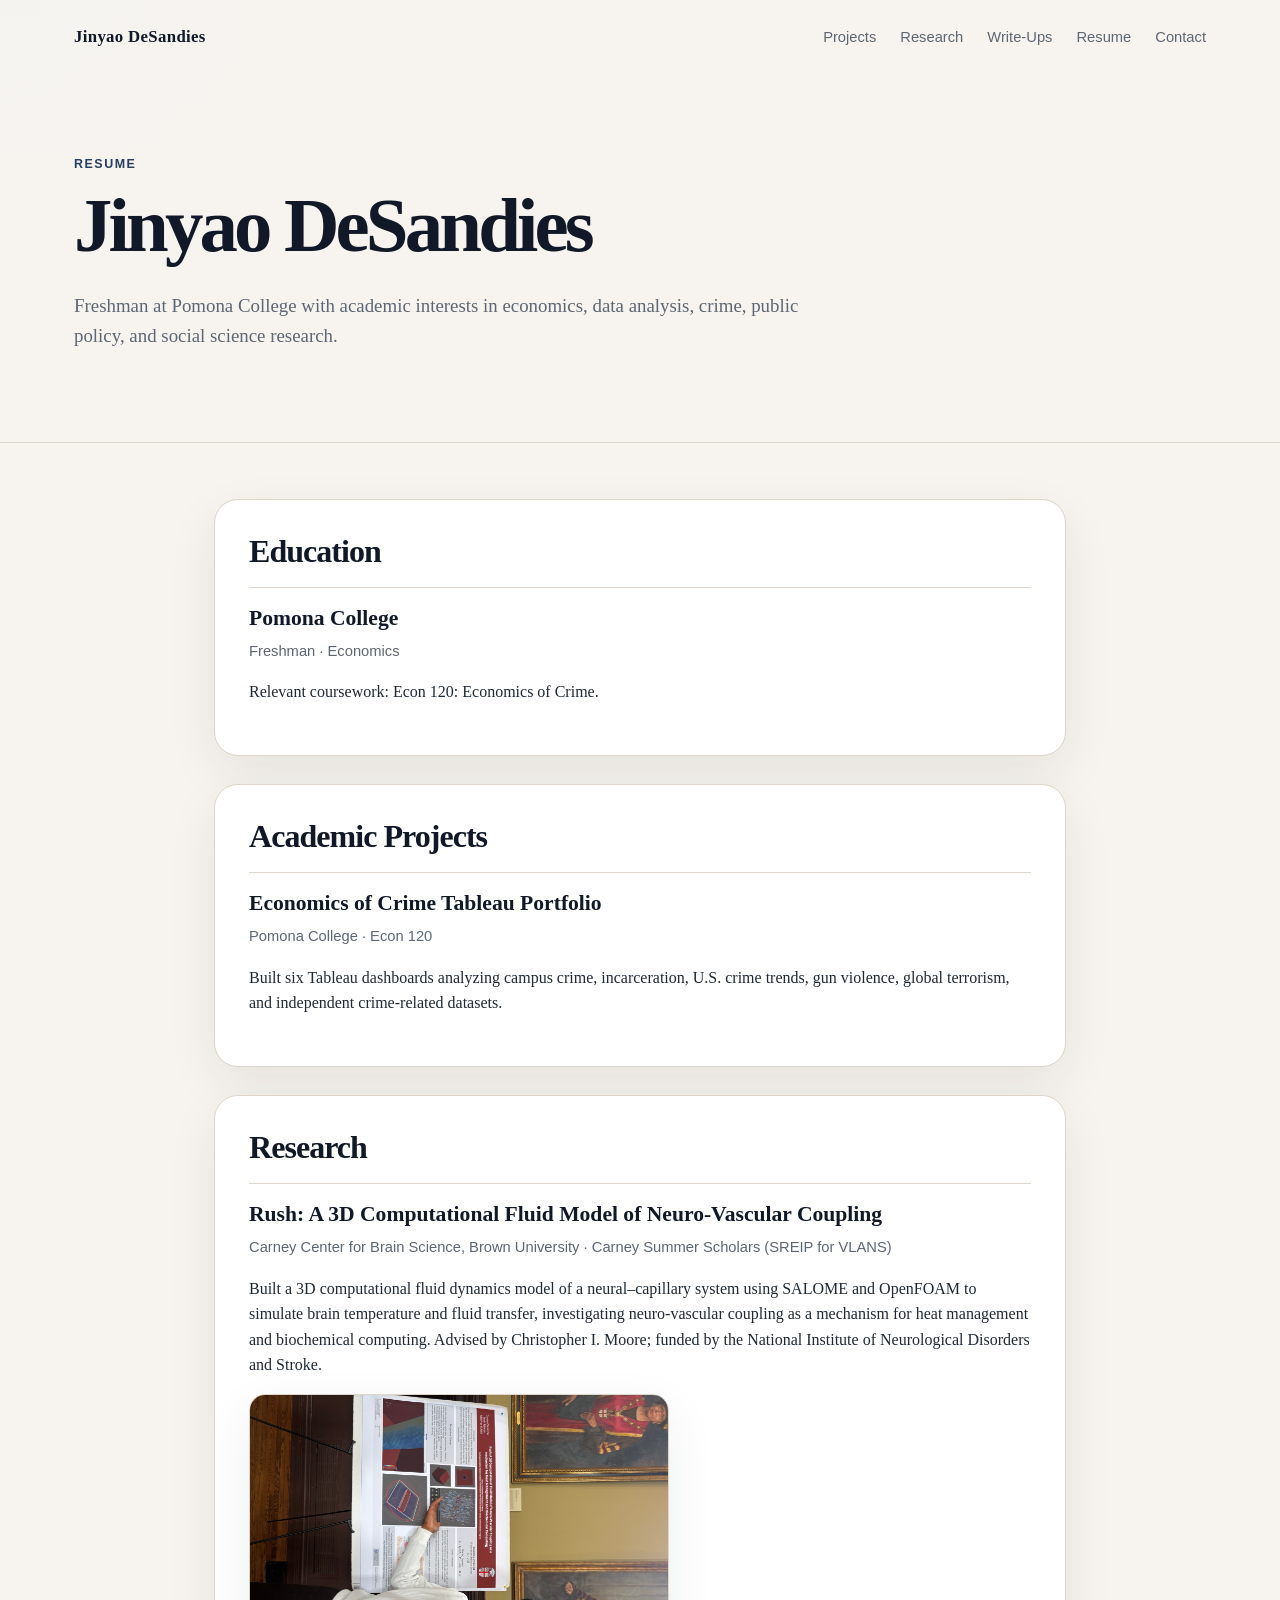
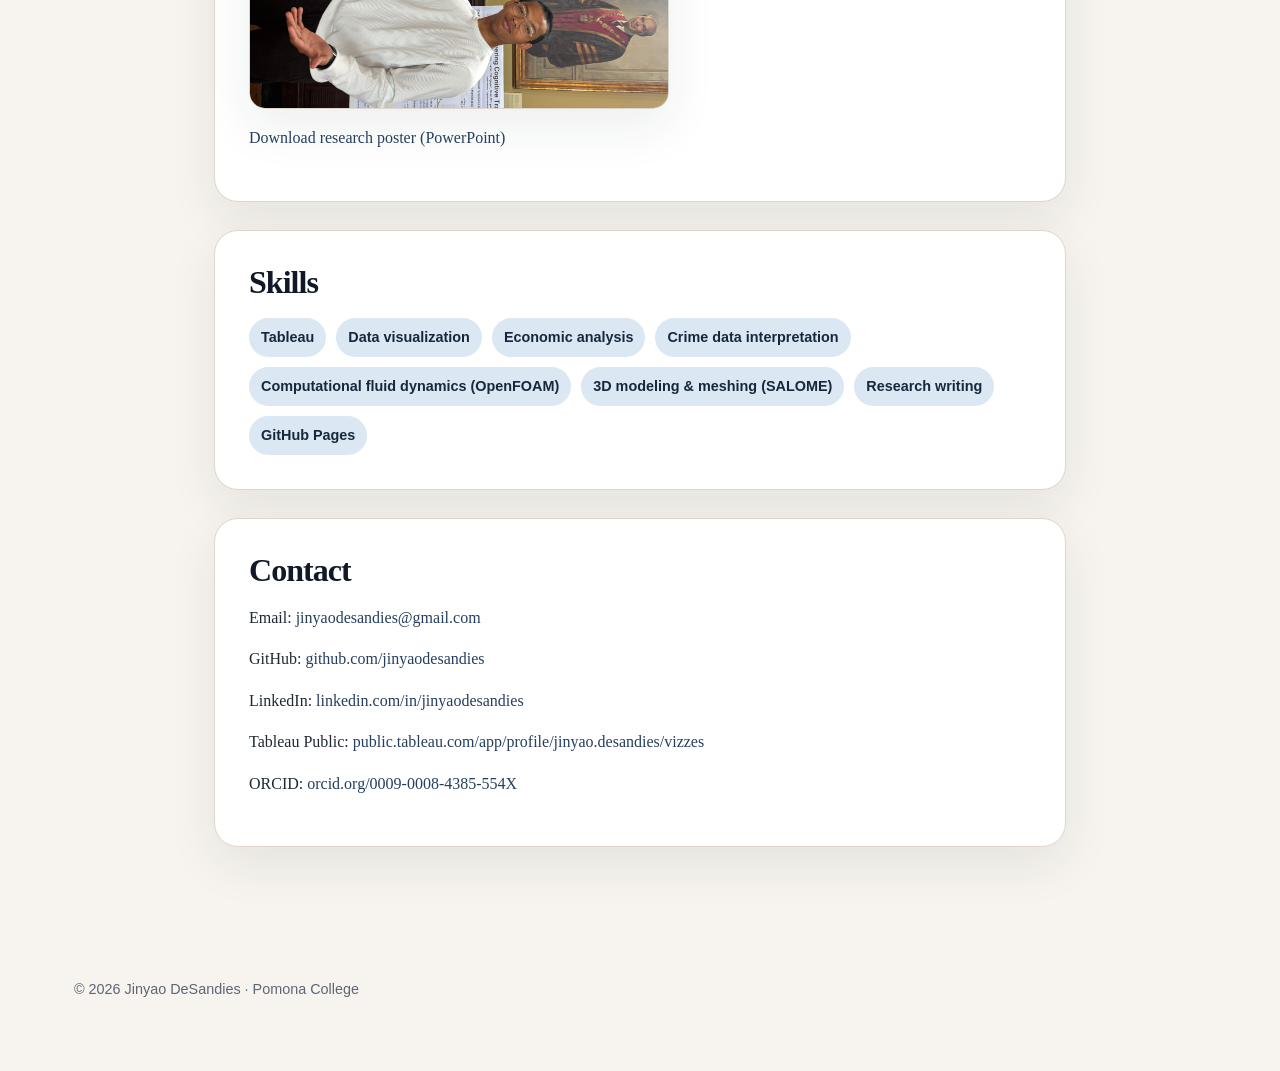
==== resume.html @ 6c5f3753 "Add Research section with neuro-vascular poster to site and resume - New Research section on homepag" ====
<!DOCTYPE html>
<html lang="en">
<head>
  <meta charset="UTF-8" />
  <meta name="viewport" content="width=device-width, initial-scale=1.0" />

  <title>Resume | Jinyao DeSandies</title>

  <link rel="stylesheet" href="styles.css" />
</head>

<body>
  <header class="site-header small-header">
    <nav class="nav">
      <a href="index.html" class="logo">Jinyao DeSandies</a>

      <div class="nav-links">
        <a href="index.html#projects">Projects</a>
        <a href="index.html#research">Research</a>
        <a href="writeups.html">Write-Ups</a>
        <a href="resume.html">Resume</a>
        <a href="index.html#contact">Contact</a>
      </div>
    </nav>

    <!-- =====================================================
         EDIT RESUME HEADER HERE
         Change your short academic/professional summary.
    ===================================================== -->
    <section class="hero resume-hero">
      <p class="eyebrow">Resume</p>
      <h1>Jinyao DeSandies</h1>

      <p class="hero-text">
        Freshman at Pomona College with academic interests in economics,
        data analysis, crime, public policy, and social science research.
      </p>
    </section>
  </header>

  <main class="resume-main">
    <!-- =====================================================
         EDIT EDUCATION HERE
    ===================================================== -->
    <section class="resume-section">
      <h2>Education</h2>

      <div class="resume-item">
        <h3>Pomona College</h3>
        <p class="resume-meta">Freshman · Economics</p>
        <p>
          Relevant coursework: Econ 120: Economics of Crime.
        </p>
      </div>
    </section>

    <!-- =====================================================
         EDIT ACADEMIC PROJECTS HERE
    ===================================================== -->
    <section class="resume-section">
      <h2>Academic Projects</h2>

      <div class="resume-item">
        <h3>Economics of Crime Tableau Portfolio</h3>
        <p class="resume-meta">Pomona College · Econ 120</p>
        <p>
          Built six Tableau dashboards analyzing campus crime, incarceration,
          U.S. crime trends, gun violence, global terrorism, and independent
          crime-related datasets.
        </p>
      </div>
    </section>

    <!-- =====================================================
         EDIT RESEARCH HERE
         Featured neuro-vascular computational fluid research.
    ===================================================== -->
    <section class="resume-section">
      <h2>Research</h2>

      <div class="resume-item">
        <h3>Rush: A 3D Computational Fluid Model of Neuro-Vascular Coupling</h3>
        <p class="resume-meta">
          Carney Center for Brain Science, Brown University · Carney Summer Scholars (SREIP for VLANS)
        </p>
        <p>
          Built a 3D computational fluid dynamics model of a neural&ndash;capillary system using
          SALOME and OpenFOAM to simulate brain temperature and fluid transfer, investigating
          neuro-vascular coupling as a mechanism for heat management and biochemical computing.
          Advised by Christopher I. Moore; funded by the National Institute of Neurological
          Disorders and Stroke.
        </p>

        <p class="research-resume-media">
          <img
            src="assets/research-poster-presentation.jpg"
            alt="Jinyao DeSandies presenting the Rush neuro-vascular research poster"
          />
        </p>

        <p>
          <a href="assets/rush-neurovascular-poster.pptx" download>
            Download research poster (PowerPoint)
          </a>
        </p>
      </div>
    </section>

    <!-- =====================================================
         EDIT SKILLS HERE
         Add or remove skills inside the list.
    ===================================================== -->
    <section class="resume-section">
      <h2>Skills</h2>

      <ul class="skill-list">
        <li>Tableau</li>
        <li>Data visualization</li>
        <li>Economic analysis</li>
        <li>Crime data interpretation</li>
        <li>Computational fluid dynamics (OpenFOAM)</li>
        <li>3D modeling &amp; meshing (SALOME)</li>
        <li>Research writing</li>
        <li>GitHub Pages</li>
      </ul>
    </section>

    <!-- =====================================================
         EDIT EXPERIENCE HERE
         Replace the example item below with your own experience.
    ===================================================== 
    <section class="resume-section">
      <h2>Experience</h2>

      <div class="resume-item">
        <h3>Add Position or Activity Here</h3>
        <p class="resume-meta">Organization · Dates</p>
        <p>
          Add a short description of your role, responsibilities, and results.
          Focus on leadership, analysis, research, writing, or technical work.
        </p>
      </div>
    </section>

    =====================================================
         EDIT CONTACT INFO HERE
    ===================================================== -->
    <section class="resume-section">
      <h2>Contact</h2>

      <p>
        Email:
        <a href="mailto:jinyaodesandies@gmail.com">jinyaodesandies@gmail.com</a>
      </p>

      <p>
        GitHub:
        <a href="https://github.com/jinyaodesandies" target="_blank" rel="noopener noreferrer">
          github.com/jinyaodesandies
        </a>
      </p>

      <p>
        LinkedIn:
        <a href="https://www.linkedin.com/in/jinyaodesandies/" target="_blank" rel="noopener noreferrer">
          linkedin.com/in/jinyaodesandies
        </a>
      </p>
            <p>
        Tableau Public:
        <a href="https://public.tableau.com/app/profile/jinyao.desandies/vizzes" target="_blank" rel="noopener noreferrer">
          public.tableau.com/app/profile/jinyao.desandies/vizzes
        </a>
      </p>

      <p>
        ORCID:
        <a href="https://orcid.org/0009-0008-4385-554X" target="_blank" rel="noopener noreferrer">
          orcid.org/0009-0008-4385-554X
        </a>
      </p>
    </section>
  </main>

  <footer class="footer">
    <p>© 2026 Jinyao DeSandies · Pomona College</p>
  </footer>
</body>
</html>
---- styles.css ----
/* =========================================================
   GLOBAL COLOR SYSTEM
   Edit this section to change the entire site's color scheme.
   Current style: sleek, academic, professional, soft neutral.
========================================================= */

:root {
  --background: #f7f4ef;
  --surface: #ffffff;
  --surface-muted: #efe8dc;

  --text: #1f2933;
  --muted-text: #5d6673;
  --heading: #111827;

  --accent: #263f5f;
  --accent-dark: #17283d;
  --accent-light: #dbe7f3;

  --border: #ded6ca;
  --shadow: 0 18px 50px rgba(31, 41, 51, 0.08);
}

/* =========================================================
   BASE PAGE STYLES
========================================================= */

* {
  box-sizing: border-box;
}

html {
  scroll-behavior: smooth;
}

body {
  margin: 0;
  font-family: Georgia, "Times New Roman", serif;
  background: var(--background);
  color: var(--text);
  line-height: 1.6;
}

a {
  color: var(--accent);
  text-decoration: none;
}

a:hover {
  text-decoration: underline;
}

/* =========================================================
   HEADER AND NAVIGATION
========================================================= */

.site-header {
  background:
    linear-gradient(rgba(247, 244, 239, 0.92), rgba(247, 244, 239, 0.96)),
    radial-gradient(circle at top left, var(--accent-light), transparent 40%);
  border-bottom: 1px solid var(--border);
}

.small-header {
  min-height: auto;
}

.nav {
  max-width: 1180px;
  margin: 0 auto;
  padding: 24px 24px;
  display: flex;
  align-items: center;
  justify-content: space-between;
}

.logo {
  font-weight: 700;
  font-size: 1.05rem;
  color: var(--heading);
  letter-spacing: 0.02em;
}

.nav-links {
  display: flex;
  gap: 24px;
  font-family: Arial, Helvetica, sans-serif;
  font-size: 0.92rem;
}

.nav-links a {
  color: var(--muted-text);
}

/* =========================================================
   HERO SECTION
========================================================= */

.hero {
  max-width: 1180px;
  margin: 0 auto;
  padding: 80px 24px 96px;
}

.resume-hero {
  padding-bottom: 72px;
}

.eyebrow {
  margin: 0 0 14px;
  color: var(--accent);
  font-family: Arial, Helvetica, sans-serif;
  text-transform: uppercase;
  letter-spacing: 0.12em;
  font-size: 0.78rem;
  font-weight: 700;
}

h1 {
  max-width: 880px;
  margin: 0;
  color: var(--heading);
  font-size: clamp(2.5rem, 6vw, 5.4rem);
  line-height: 0.96;
  letter-spacing: -0.05em;
}

.hero-text {
  max-width: 760px;
  margin-top: 28px;
  color: var(--muted-text);
  font-size: 1.18rem;
}

.hero-buttons {
  margin-top: 34px;
  display: flex;
  gap: 14px;
  flex-wrap: wrap;
}

.button {
  display: inline-block;
  padding: 12px 18px;
  border-radius: 999px;
  font-family: Arial, Helvetica, sans-serif;
  font-size: 0.92rem;
  font-weight: 700;
  border: 1px solid var(--accent);
}

.button.primary {
  background: var(--accent);
  color: #ffffff;
}

.button.secondary {
  color: var(--accent);
  background: transparent;
}

/* =========================================================
   MAIN LAYOUT
========================================================= */

main {
  max-width: 1180px;
  margin: 0 auto;
  padding: 56px 24px;
}

.intro-section,
.contact-section,
.resume-section {
  background: var(--surface);
  border: 1px solid var(--border);
  border-radius: 24px;
  padding: 34px;
  margin-bottom: 28px;
  box-shadow: var(--shadow);
}

h2 {
  margin: 0 0 16px;
  color: var(--heading);
  font-size: 2rem;
  line-height: 1.1;
  letter-spacing: -0.03em;
}

h3 {
  margin: 0 0 8px;
  color: var(--heading);
  font-size: 1.35rem;
  line-height: 1.2;
}

/* =========================================================
   PROJECT MODULES
========================================================= */
.writeup-copy{
  margin: 0 auto 40px;
}
.projects-section {
  margin-top: 48px;
  display: grid;
  gap: 64px;
}

.project-card {
  background: var(--project-bg);
  border: 1px solid var(--project-border);
  border-radius: 28px;
  padding: 28px;
  margin: 0;
  box-shadow: var(--shadow);
}

.project-copy {
  max-width: 850px;
  margin: 0 auto 24px;
}

.project-number {
  margin: 0 0 8px;
  color: var(--project-accent);
  font-family: Arial, Helvetica, sans-serif;
  text-transform: uppercase;
  letter-spacing: 0.12em;
  font-size: 0.75rem;
  font-weight: 700;
}

/* =========================================================
   PROJECT CARD COLOR THEMES
========================================================= */

/* PROJECT 1: Florida Campus Crime */
.project-campus {
  --project-bg: rgb(246, 244, 232);
  --project-frame-bg: rgb(246, 244, 232);
  --project-border: #d8d4c3;
  --project-accent: #5f573a;
}

/* PROJECT 2: Florida Incarceration */
.project-incarceration {
  --project-bg: rgb(192, 192, 192);
  --project-frame-bg: rgb(192, 192, 192);
  --project-border: #a8a8a8;
  --project-accent: #3f3f3f;
}

/* PROJECT 3: U.S. Crime Trends */
.project-us-crime {
  --project-bg: rgb(180, 180, 180);
  --project-frame-bg: rgb(180, 180, 180);
  --project-border: #9a9a9a;
  --project-accent: #333333;
}

/* PROJECT 4: Gun Violence */
.project-gun {
  --project-bg: rgb(249, 245, 241);
  --project-frame-bg: rgb(249, 245, 241);
  --project-border: #ded2c8;
  --project-accent: #6b4d3d;
}

/* PROJECT 5: Global Terrorism */
.project-terrorism {
  --project-bg: rgb(238, 235, 232);
  --project-frame-bg: rgb(238, 235, 232);
  --project-border: #ccc5bf;
  --project-accent: #5a5149;
}

/* PROJECT 6: Independent Crime Analysis */
.project-independent {
  --project-bg: rgb(235, 235, 235);
  --project-frame-bg: rgb(235, 235, 235);
  --project-border: #c4c4c4;
  --project-accent: #4a4a4a;
}

/* =========================================================
   TABLEAU DASHBOARD AREA
========================================================= */

.tableau-frame {
  width: 100%;
  overflow-x: auto;

  border: 1px solid var(--project-border);
  border-radius: 20px;

  padding: 0;
  background: var(--project-frame-bg);

  display: flex;
  justify-content: center;
  align-items: flex-start;
}

.tableau-frame tableau-viz {
  display: block;
  width: 850px;
  max-width: 100%;
  margin-left: auto;
  margin-right: auto;
  background: var(--project-frame-bg);
}

/* =========================================================
   WRITE-UPS LANDING PAGE
========================================================= */

.writeups-home-main {
  max-width: 1000px;
}

.writeups-dropdown-section {
  text-align: left;
}

.writeup-dropdown-wrap {
  margin-top: 24px;
  display: flex;
  flex-direction: column;
  gap: 10px;
}

.dropdown-label {
  font-family: Arial, Helvetica, sans-serif;
  font-size: 0.92rem;
  font-weight: 700;
  color: var(--heading);
}

.writeup-select {
  width: 100%;
  max-width: 820px;
  padding: 16px 18px;
  border: 1px solid var(--border);
  border-radius: 16px;
  background: var(--surface);
  color: var(--text);
  font-family: Georgia, "Times New Roman", serif;
  font-size: 1rem;
  line-height: 1.4;
  box-shadow: var(--shadow);
  cursor: pointer;
}

.writeup-select:focus {
  outline: 2px solid var(--accent);
  outline-offset: 2px;
}

.writeup-directory {
  margin-top: 42px;
}

.writeup-directory-grid {
  display: grid;
  grid-template-columns: 1fr;
  gap: 20px;
  margin-top: 22px;
}

.directory-card {
  display: block;
  background: var(--project-bg);
  border: 1px solid var(--project-border);
  border-radius: 24px;
  padding: 26px;
  box-shadow: var(--shadow);
  color: var(--text);
  transition:
    transform 0.18s ease,
    box-shadow 0.18s ease;
}

.directory-card:hover {
  transform: translateY(-2px);
  text-decoration: none;
}

.directory-card h3 {
  margin-bottom: 10px;
}

.directory-card p:last-child {
  margin-bottom: 0;
}

/* =========================================================
   INDIVIDUAL WRITE-UP PAGES
========================================================= */

.writeup-page-main {
  max-width: 900px;
}

.writeup-hero-card {
  background: var(--project-bg);
  border: 1px solid var(--project-border);
  border-radius: 28px;
  padding: 34px;
  margin-bottom: 28px;
  box-shadow: var(--shadow);
}

.writeup-hero-card h2 {
  margin-top: 8px;
  margin-bottom: 16px;
}

.writeup-hero-card p:last-of-type {
  margin-bottom: 0;
}

.writeup-page-buttons {
  margin-top: 24px;
  display: flex;
  gap: 12px;
  flex-wrap: wrap;
}

.writeup-article {
  background: var(--surface);
  border: 1px solid var(--border);
  border-radius: 28px;
  padding: 40px;
  box-shadow: var(--shadow);
}

.writeup-body {
  max-width: 760px;
  margin: 0 auto;
}

.writeup-body h2 {
  font-size: 1.7rem;
  margin-top: 34px;
  margin-bottom: 14px;
}

.writeup-body h2:first-child {
  margin-top: 0;
}

.writeup-body h3 {
  margin-top: 28px;
}

.writeup-body p {
  margin: 0 0 18px;
  font-size: 1.05rem;
  line-height: 1.8;
}

.writeup-body ul,
.writeup-body ol {
  margin: 0 0 20px 26px;
  line-height: 1.8;
}

.writeup-body li {
  margin-bottom: 8px;
}

.placeholder-note {
  padding: 18px 20px;
  border: 1px dashed var(--border);
  border-radius: 16px;
  background: var(--surface-muted);
  color: var(--muted-text);
}

.citations-section {
  max-width: 760px;
  margin: 48px auto 0;
  padding-top: 30px;
  border-top: 1px solid var(--border);
  text-align: center;
}

.citations-section h2 {
  text-align: center;
  margin-bottom: 20px;
}

.citation-entry {
  max-width: 720px;
  margin: 0 auto 16px;
  text-align: center;
  line-height: 1.75;
}

/* =========================================================
   RESUME PAGE
========================================================= */

.resume-main {
  max-width: 900px;
}

.resume-item {
  border-top: 1px solid var(--border);
  padding-top: 18px;
  margin-top: 18px;
}

.resume-meta {
  margin: 0 0 8px;
  color: var(--muted-text);
  font-family: Arial, Helvetica, sans-serif;
  font-size: 0.92rem;
}

.skill-list {
  display: flex;
  flex-wrap: wrap;
  gap: 10px;
  padding: 0;
  margin: 18px 0 0;
  list-style: none;
}

.skill-list li {
  background: var(--accent-light);
  color: var(--accent-dark);
  border-radius: 999px;
  padding: 8px 12px;
  font-family: Arial, Helvetica, sans-serif;
  font-size: 0.9rem;
  font-weight: 700;
}

/* =========================================================
   RESEARCH SECTION
   Featured neuro-vascular computational fluid research.
========================================================= */

.research-section {
  background: var(--surface);
  border: 1px solid var(--border);
  border-radius: 24px;
  padding: 34px;
  margin-top: 28px;
  margin-bottom: 28px;
  box-shadow: var(--shadow);
}

.research-intro {
  max-width: 760px;
  color: var(--muted-text);
}

.research-card {
  display: grid;
  grid-template-columns: minmax(0, 1fr) minmax(0, 1fr);
  gap: 32px;
  align-items: center;
  margin-top: 24px;
}

.research-media img {
  display: block;
  width: 100%;
  height: auto;
  border-radius: 20px;
  border: 1px solid var(--border);
  box-shadow: var(--shadow);
}

.research-subtitle {
  margin-top: -2px;
  color: var(--muted-text);
  font-style: italic;
}

.research-meta {
  color: var(--muted-text);
  font-size: 0.95rem;
}

.research-links {
  margin-top: 20px;
  display: flex;
  gap: 12px;
  flex-wrap: wrap;
}

/* Compact research media on the resume page */
.research-resume-media img {
  display: block;
  max-width: 420px;
  width: 100%;
  height: auto;
  margin-top: 12px;
  border-radius: 16px;
  border: 1px solid var(--border);
  box-shadow: var(--shadow);
}

@media (max-width: 760px) {
  .research-section {
    padding: 22px;
    border-radius: 20px;
  }

  .research-card {
    grid-template-columns: 1fr;
    gap: 22px;
  }
}

/* =========================================================
   FOOTER
========================================================= */

.footer {
  max-width: 1180px;
  margin: 0 auto;
  padding: 32px 24px 56px;
  color: var(--muted-text);
  font-family: Arial, Helvetica, sans-serif;
  font-size: 0.9rem;
}

/* =========================================================
   MOBILE RESPONSIVE STYLES
========================================================= */

@media (max-width: 760px) {
  .nav {
    align-items: flex-start;
    gap: 18px;
    flex-direction: column;
  }

  .nav-links {
    gap: 16px;
    flex-wrap: wrap;
  }

  .hero {
    padding-top: 52px;
    padding-bottom: 64px;
  }

  .intro-section,
  .contact-section,
  .resume-section,
  .project-card,
  .writeup-hero-card,
  .writeup-article,
  .directory-card {
    padding: 22px;
    border-radius: 20px;
  }

  .tableau-frame {
    border-radius: 16px;
  }

  .writeup-select {
    font-size: 0.95rem;
    padding: 14px 15px;
  }

  .writeup-body p {
    font-size: 1rem;
    line-height: 1.75;
  }

  .writeup-body h2 {
    font-size: 1.45rem;
  }

  h1 {
    letter-spacing: -0.04em;
  }

  h2 {
    font-size: 1.65rem;
  }
}

/* =========================================================
   INDIVIDUAL MARKDOWN WRITE-UP PAGES
   Controls layout, double spacing, paragraph indentation,
   and centered citations.
========================================================= */

.writeup-page-main {
  max-width: 900px;
}

.writeup-hero-card {
  background: var(--project-bg);
  border: 1px solid var(--project-border);
  border-radius: 28px;
  padding: 34px;
  margin-bottom: 28px;
  box-shadow: var(--shadow);
}

.writeup-page-buttons {
  margin-top: 22px;
  display: flex;
  gap: 12px;
  flex-wrap: wrap;
}

.writeup-article {
  background: var(--surface);
  border: 1px solid var(--border);
  border-radius: 28px;
  padding: 42px;
  box-shadow: var(--shadow);
}

.writeup-body {
  max-width: 760px;
  margin: 0 auto;
  font-size: 1.05rem;
  line-height: 2;
}

/* Main prose paragraphs:
   - double spaced
   - first-line indentation
   - no extra paragraph gap, closer to formal paper formatting */
.writeup-body p {
  margin: 0;
  line-height: 2;
  text-indent: 2em;
}

/* Headings should not indent */
.writeup-body h1,
.writeup-body h2,
.writeup-body h3,
.writeup-body h4 {
  text-indent: 0;
  line-height: 1.35;
}

/* Space around the top title and section headings */
.writeup-body h1 {
  margin-top: 0;
  margin-bottom: 24px;
}

.writeup-body h2 {
  margin-top: 36px;
  margin-bottom: 18px;
}

/* Center the Citations heading specifically */
.writeup-body h2:has(+ .citations-section) {
  text-align: center;
}

/* Citation block:
   - centered
   - double spaced
   - preserves line breaks from your Markdown source */
.citations-section {
  text-align: center;
  line-height: 2;
  white-space: pre-line;
  margin-top: 0;
  font-size: 0.98rem;
}

/* No paragraph indentation inside citations, if Jekyll renders any paragraphs there */
.citations-section p {
  text-indent: 0;
  text-align: center;
  line-height: 2;
  margin: 0;
}

/* Mobile adjustment */
@media (max-width: 760px) {
  .writeup-hero-card,
  .writeup-article {
    padding: 24px;
    border-radius: 20px;
  }

  .writeup-body {
    font-size: 1rem;
  }
}
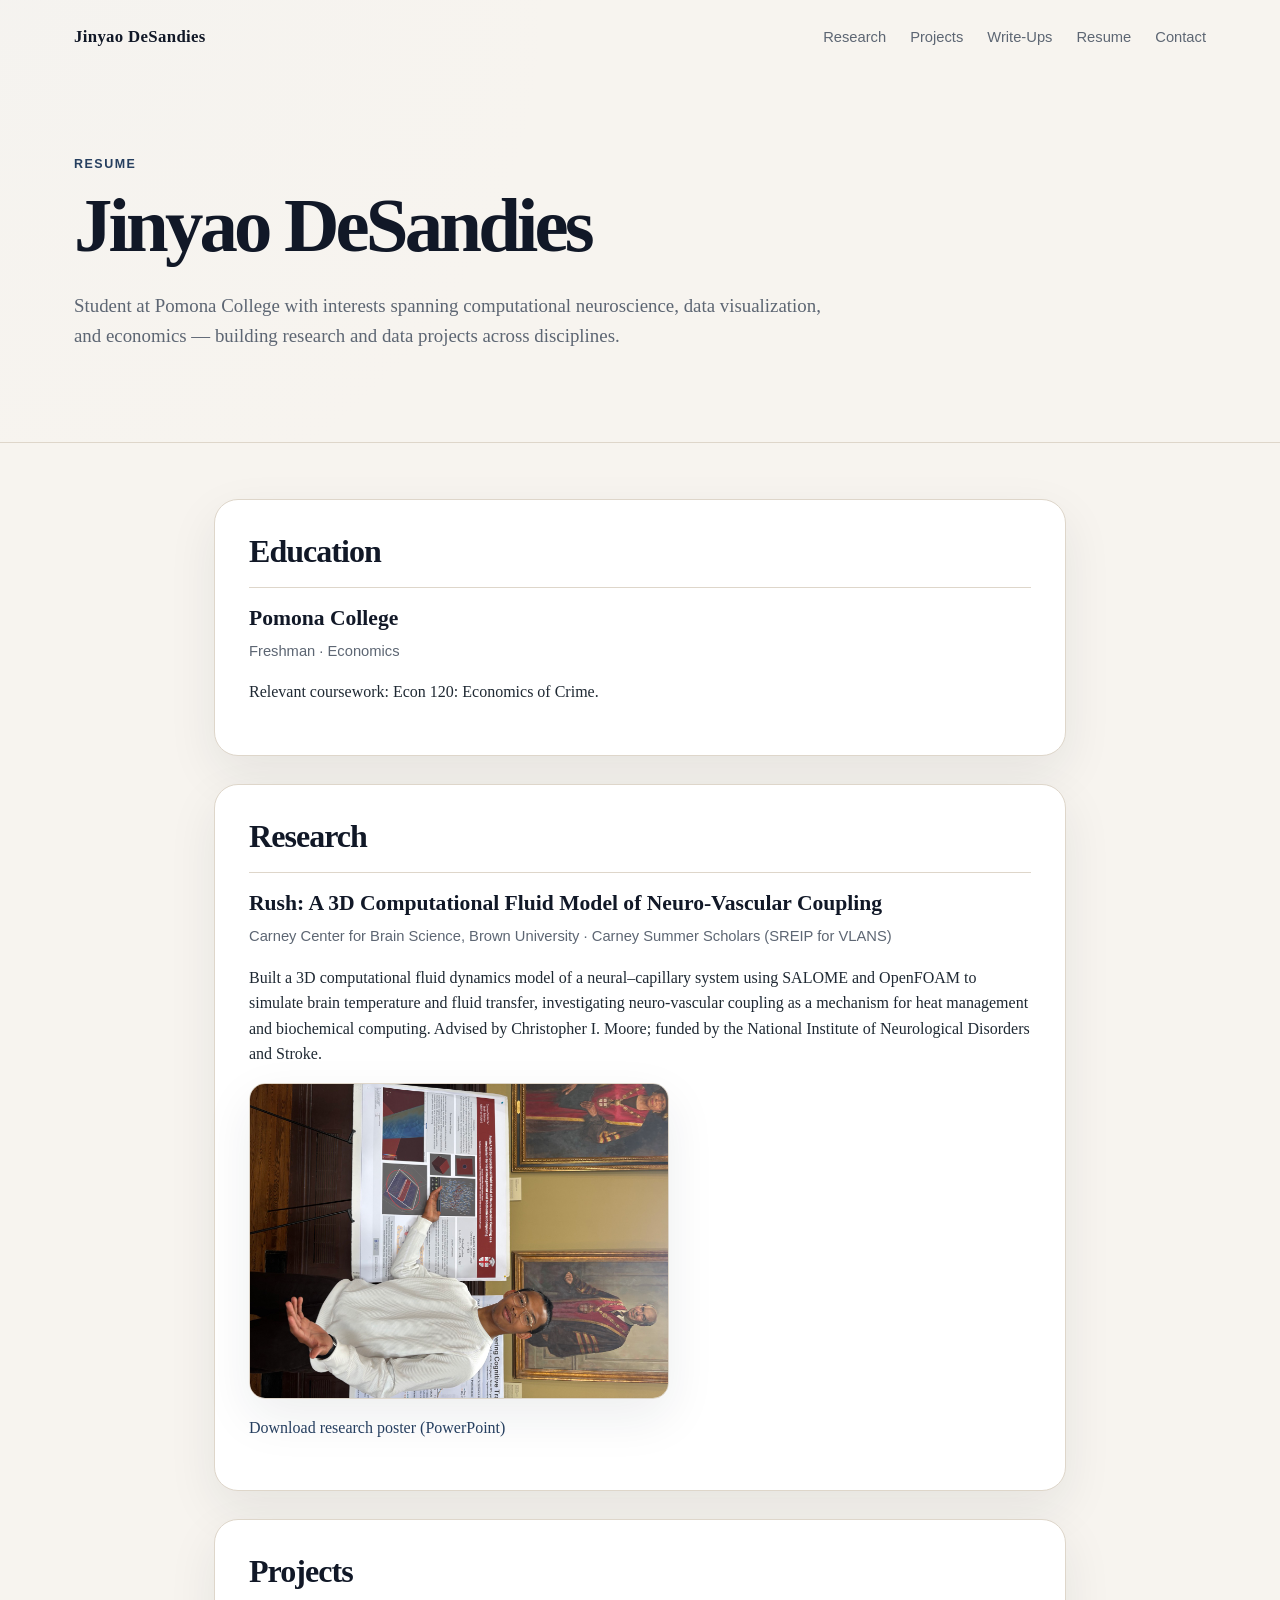
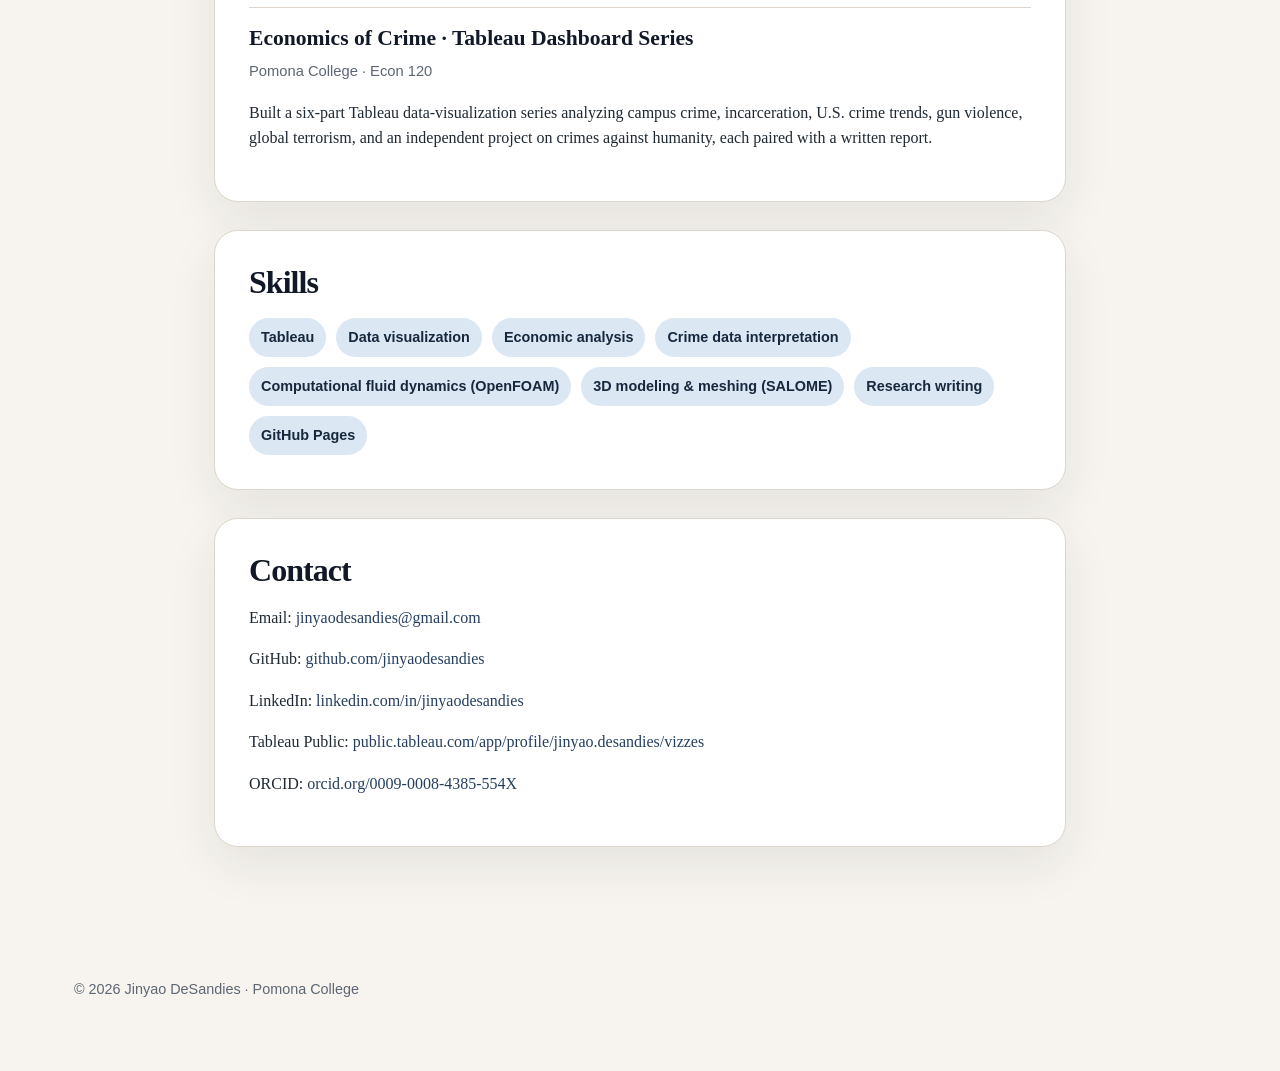
==== commit 5ca3bf50: "Rehaul into a general project portfolio - Reframe homepage from an Economics of Crime site to a cros" ====
--- a/resume.html
+++ b/resume.html
@@ -15,8 +15,8 @@
       <a href="index.html" class="logo">Jinyao DeSandies</a>
 
       <div class="nav-links">
+        <a href="index.html#research">Research</a>
         <a href="index.html#projects">Projects</a>
-        <a href="index.html#research">Research</a>
         <a href="writeups.html">Write-Ups</a>
         <a href="resume.html">Resume</a>
         <a href="index.html#contact">Contact</a>
@@ -32,8 +32,9 @@
       <h1>Jinyao DeSandies</h1>
 
       <p class="hero-text">
-        Freshman at Pomona College with academic interests in economics,
-        data analysis, crime, public policy, and social science research.
+        Student at Pomona College with interests spanning computational neuroscience,
+        data visualization, and economics — building research and data projects across
+        disciplines.
       </p>
     </section>
   </header>
@@ -50,23 +51,6 @@
         <p class="resume-meta">Freshman · Economics</p>
         <p>
           Relevant coursework: Econ 120: Economics of Crime.
-        </p>
-      </div>
-    </section>
-
-    <!-- =====================================================
-         EDIT ACADEMIC PROJECTS HERE
-    ===================================================== -->
-    <section class="resume-section">
-      <h2>Academic Projects</h2>
-
-      <div class="resume-item">
-        <h3>Economics of Crime Tableau Portfolio</h3>
-        <p class="resume-meta">Pomona College · Econ 120</p>
-        <p>
-          Built six Tableau dashboards analyzing campus crime, incarceration,
-          U.S. crime trends, gun violence, global terrorism, and independent
-          crime-related datasets.
         </p>
       </div>
     </section>
@@ -102,6 +86,23 @@
           <a href="assets/rush-neurovascular-poster.pptx" download>
             Download research poster (PowerPoint)
           </a>
+        </p>
+      </div>
+    </section>
+
+    <!-- =====================================================
+         EDIT PROJECTS HERE
+    ===================================================== -->
+    <section class="resume-section">
+      <h2>Projects</h2>
+
+      <div class="resume-item">
+        <h3>Economics of Crime · Tableau Dashboard Series</h3>
+        <p class="resume-meta">Pomona College · Econ 120</p>
+        <p>
+          Built a six-part Tableau data-visualization series analyzing campus crime,
+          incarceration, U.S. crime trends, gun violence, global terrorism, and an
+          independent project on crimes against humanity, each paired with a written report.
         </p>
       </div>
     </section>
--- a/styles.css
+++ b/styles.css
@@ -201,8 +201,27 @@
 .writeup-copy{
   margin: 0 auto 40px;
 }
+
+/* Wrapper around a titled collection of project cards */
+.project-collection {
+  margin-top: 8px;
+}
+
+.collection-intro {
+  max-width: 820px;
+  margin: 0 auto 8px;
+}
+
+.collection-intro .eyebrow {
+  margin-bottom: 10px;
+}
+
+.collection-intro p:last-child {
+  color: var(--muted-text);
+}
+
 .projects-section {
-  margin-top: 48px;
+  margin-top: 40px;
   display: grid;
   gap: 64px;
 }
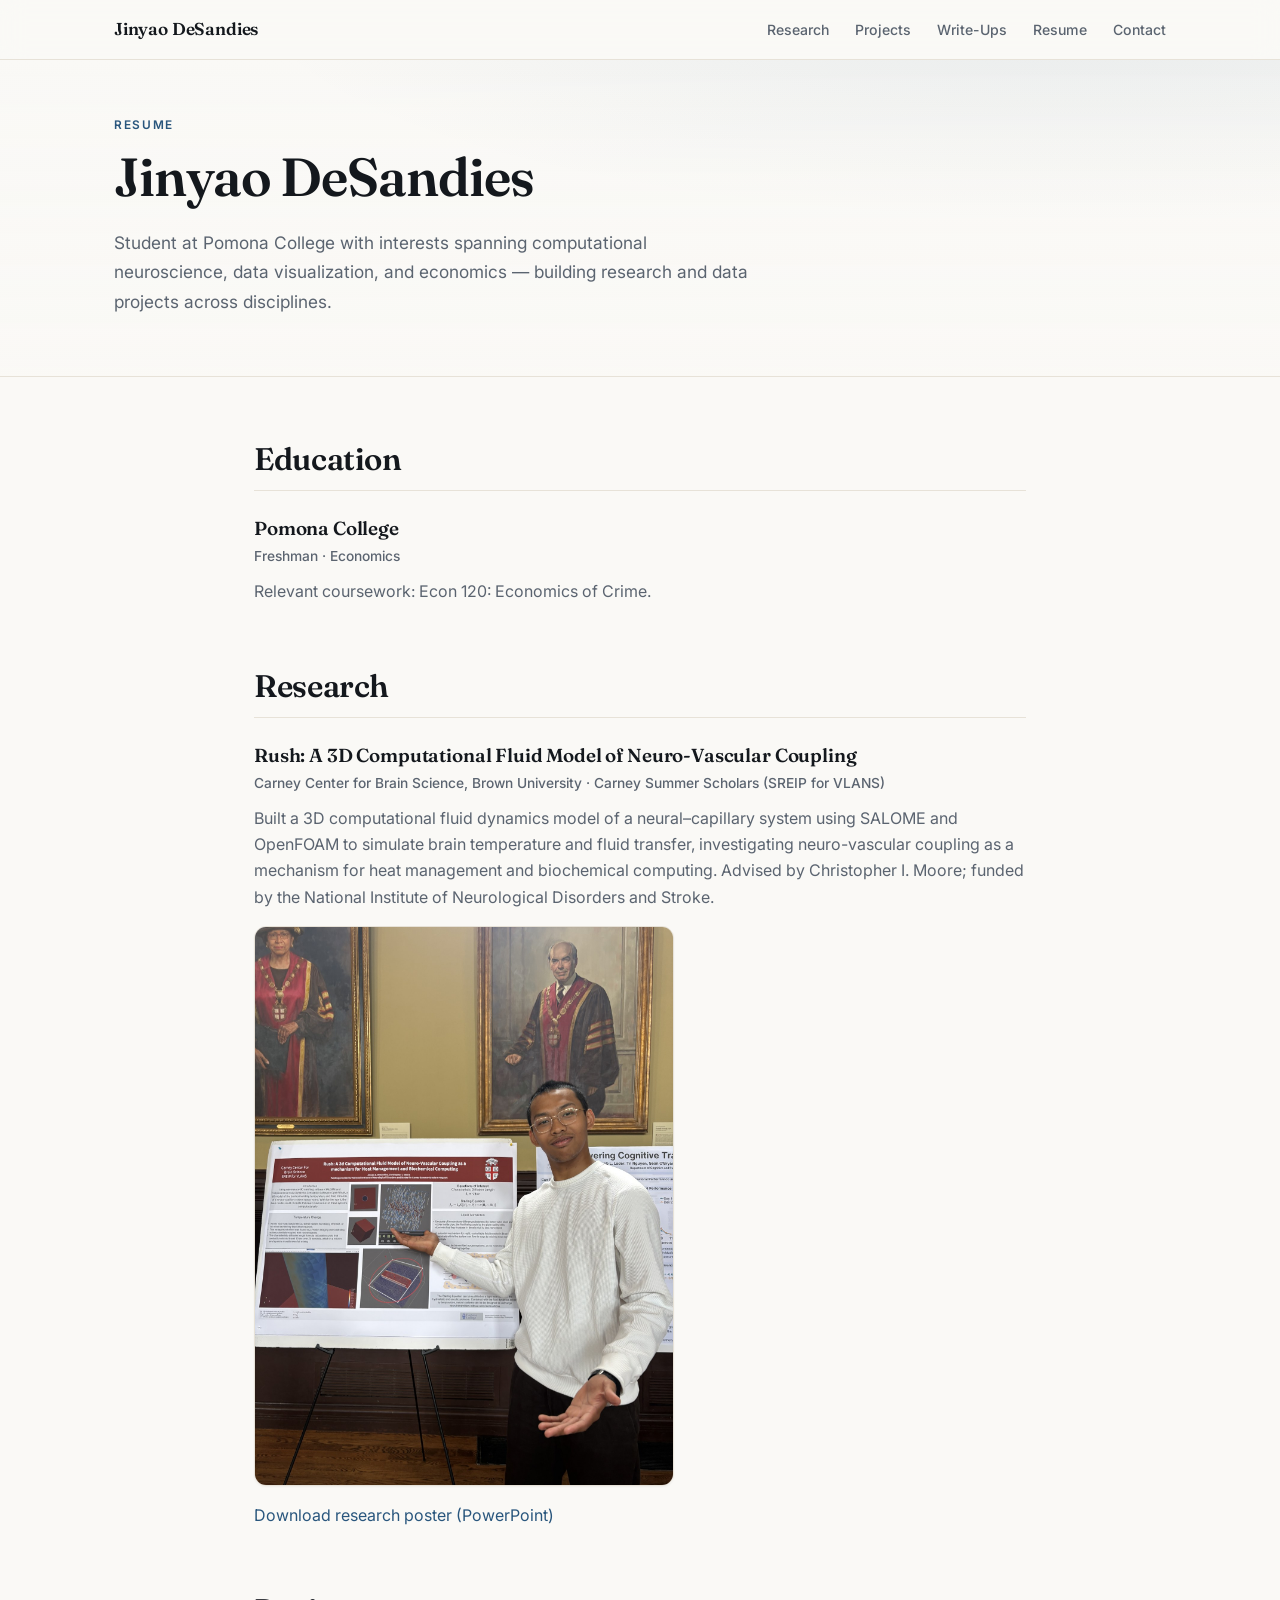
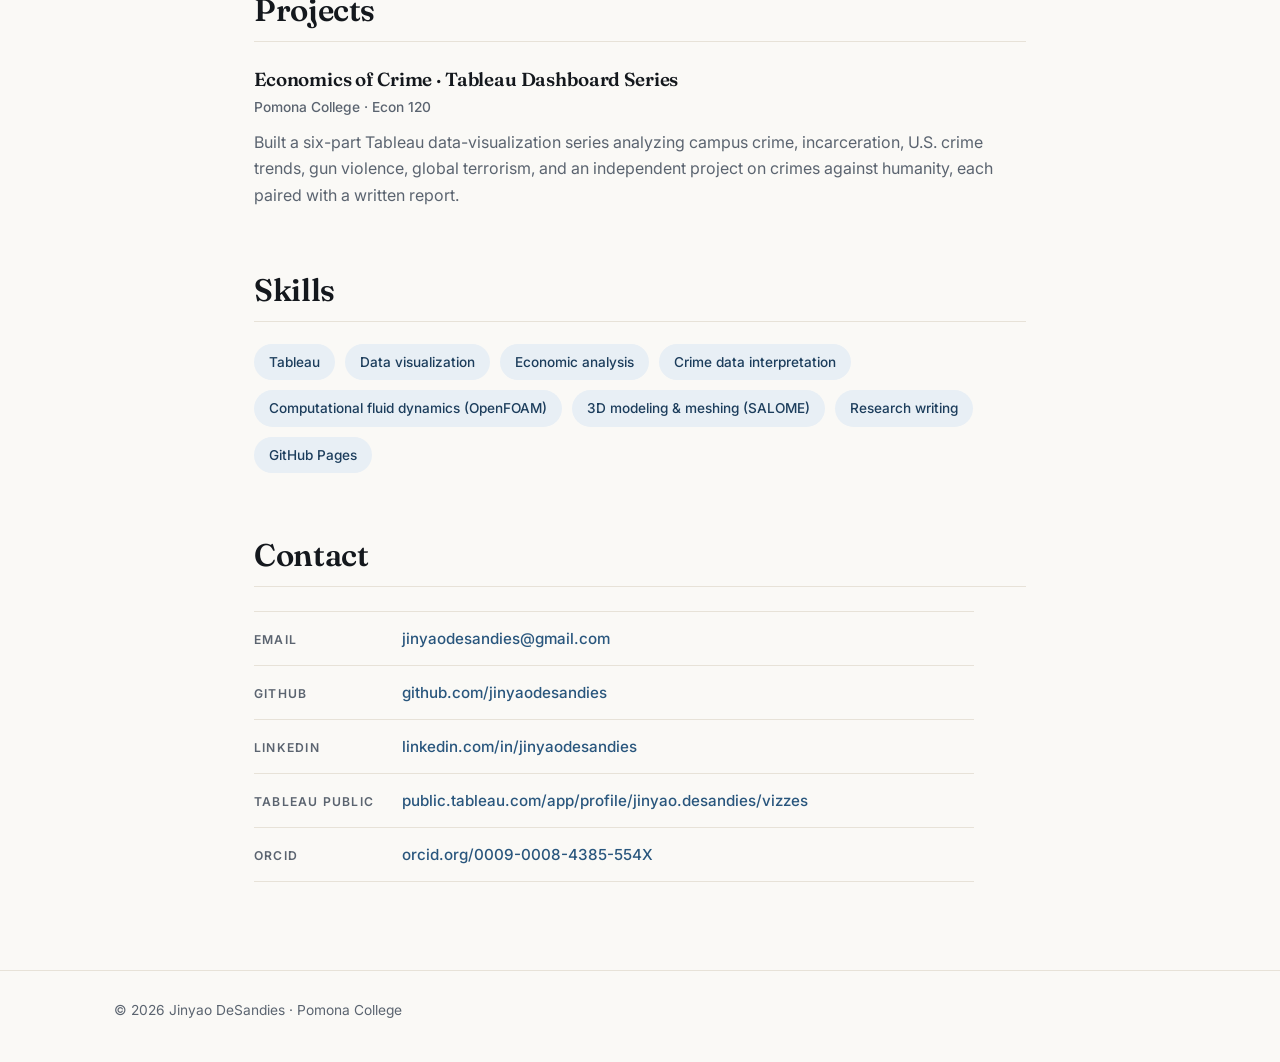
==== commit dcb8fc2c: "Redesign portfolio with a distinct visual identity - New design system: Fraunces display + Inter bod" ====
--- a/resume.html
+++ b/resume.html
@@ -6,11 +6,18 @@
 
   <title>Resume | Jinyao DeSandies</title>
 
+  <link rel="preconnect" href="https://fonts.googleapis.com" />
+  <link rel="preconnect" href="https://fonts.gstatic.com" crossorigin />
+  <link
+    href="https://fonts.googleapis.com/css2?family=Fraunces:opsz,wght@9..144,500;9..144,600;9..144,700&family=Inter:wght@400;500;600;700&display=swap"
+    rel="stylesheet"
+  />
+
   <link rel="stylesheet" href="styles.css" />
 </head>
 
 <body>
-  <header class="site-header small-header">
+  <div class="nav-bar">
     <nav class="nav">
       <a href="index.html" class="logo">Jinyao DeSandies</a>
 
@@ -22,7 +29,9 @@
         <a href="index.html#contact">Contact</a>
       </div>
     </nav>
-
+  </div>
+
+  <header class="site-header small-header">
     <!-- =====================================================
          EDIT RESUME HEADER HERE
          Change your short academic/professional summary.
@@ -149,37 +158,40 @@
     <section class="resume-section">
       <h2>Contact</h2>
 
-      <p>
-        Email:
-        <a href="mailto:jinyaodesandies@gmail.com">jinyaodesandies@gmail.com</a>
-      </p>
-
-      <p>
-        GitHub:
-        <a href="https://github.com/jinyaodesandies" target="_blank" rel="noopener noreferrer">
-          github.com/jinyaodesandies
-        </a>
-      </p>
-
-      <p>
-        LinkedIn:
-        <a href="https://www.linkedin.com/in/jinyaodesandies/" target="_blank" rel="noopener noreferrer">
-          linkedin.com/in/jinyaodesandies
-        </a>
-      </p>
-            <p>
-        Tableau Public:
-        <a href="https://public.tableau.com/app/profile/jinyao.desandies/vizzes" target="_blank" rel="noopener noreferrer">
-          public.tableau.com/app/profile/jinyao.desandies/vizzes
-        </a>
-      </p>
-
-      <p>
-        ORCID:
-        <a href="https://orcid.org/0009-0008-4385-554X" target="_blank" rel="noopener noreferrer">
-          orcid.org/0009-0008-4385-554X
-        </a>
-      </p>
+      <ul class="contact-list">
+        <li>
+          <span class="contact-label">Email</span>
+          <a href="mailto:jinyaodesandies@gmail.com">jinyaodesandies@gmail.com</a>
+        </li>
+
+        <li>
+          <span class="contact-label">GitHub</span>
+          <a href="https://github.com/jinyaodesandies" target="_blank" rel="noopener noreferrer">
+            github.com/jinyaodesandies
+          </a>
+        </li>
+
+        <li>
+          <span class="contact-label">LinkedIn</span>
+          <a href="https://www.linkedin.com/in/jinyaodesandies/" target="_blank" rel="noopener noreferrer">
+            linkedin.com/in/jinyaodesandies
+          </a>
+        </li>
+
+        <li>
+          <span class="contact-label">Tableau Public</span>
+          <a href="https://public.tableau.com/app/profile/jinyao.desandies/vizzes" target="_blank" rel="noopener noreferrer">
+            public.tableau.com/app/profile/jinyao.desandies/vizzes
+          </a>
+        </li>
+
+        <li>
+          <span class="contact-label">ORCID</span>
+          <a href="https://orcid.org/0009-0008-4385-554X" target="_blank" rel="noopener noreferrer">
+            orcid.org/0009-0008-4385-554X
+          </a>
+        </li>
+      </ul>
     </section>
   </main>
 
--- a/styles.css
+++ b/styles.css
@@ -1,28 +1,43 @@
 /* =========================================================
-   GLOBAL COLOR SYSTEM
-   Edit this section to change the entire site's color scheme.
-   Current style: sleek, academic, professional, soft neutral.
+   DESIGN TOKENS
+   One place to tune the whole site: color, type, spacing.
+   Style: warm academic paper + ink, deep navy accent.
 ========================================================= */
 
 :root {
-  --background: #f7f4ef;
+  /* Color */
+  --bg: #faf9f6;
   --surface: #ffffff;
-  --surface-muted: #efe8dc;
-
-  --text: #1f2933;
-  --muted-text: #5d6673;
-  --heading: #111827;
-
-  --accent: #263f5f;
-  --accent-dark: #17283d;
-  --accent-light: #dbe7f3;
-
-  --border: #ded6ca;
-  --shadow: 0 18px 50px rgba(31, 41, 51, 0.08);
-}
-
-/* =========================================================
-   BASE PAGE STYLES
+  --surface-tint: #f3f0e9;
+  --ink: #24292f;
+  --heading: #14181d;
+  --muted: #5b6470;
+  --accent: #29567d;
+  --accent-dark: #1c3d5c;
+  --accent-deep: #122a3f;
+  --accent-tint: #e8eff5;
+  --border: #e7e2d8;
+  --border-strong: #d6cfc2;
+
+  /* Type */
+  --font-display: "Fraunces", Georgia, "Times New Roman", serif;
+  --font-sans: "Inter", -apple-system, BlinkMacSystemFont, "Segoe UI",
+    Helvetica, Arial, sans-serif;
+  --font-prose: Charter, Georgia, "Times New Roman", serif;
+
+  /* Effects */
+  --shadow-sm: 0 1px 2px rgba(20, 24, 29, 0.05);
+  --shadow-md: 0 1px 2px rgba(20, 24, 29, 0.05),
+    0 14px 34px -14px rgba(20, 24, 29, 0.14);
+  --radius: 12px;
+  --radius-lg: 18px;
+
+  /* Layout */
+  --container: 1100px;
+}
+
+/* =========================================================
+   BASE
 ========================================================= */
 
 * {
@@ -31,14 +46,23 @@
 
 html {
   scroll-behavior: smooth;
+  scroll-padding-top: 84px; /* keep anchors clear of the sticky nav */
+  -webkit-text-size-adjust: 100%;
 }
 
 body {
   margin: 0;
-  font-family: Georgia, "Times New Roman", serif;
-  background: var(--background);
-  color: var(--text);
-  line-height: 1.6;
+  font-family: var(--font-sans);
+  font-size: 1rem;
+  background: var(--bg);
+  color: var(--ink);
+  line-height: 1.65;
+  overflow-x: clip;
+}
+
+::selection {
+  background: var(--accent-tint);
+  color: var(--accent-deep);
 }
 
 a {
@@ -47,569 +71,332 @@
 }
 
 a:hover {
+  color: var(--accent-dark);
   text-decoration: underline;
-}
-
-/* =========================================================
-   HEADER AND NAVIGATION
-========================================================= */
-
-.site-header {
-  background:
-    linear-gradient(rgba(247, 244, 239, 0.92), rgba(247, 244, 239, 0.96)),
-    radial-gradient(circle at top left, var(--accent-light), transparent 40%);
-  border-bottom: 1px solid var(--border);
-}
-
-.small-header {
-  min-height: auto;
-}
-
-.nav {
-  max-width: 1180px;
-  margin: 0 auto;
-  padding: 24px 24px;
-  display: flex;
-  align-items: center;
-  justify-content: space-between;
-}
-
-.logo {
-  font-weight: 700;
-  font-size: 1.05rem;
+  text-underline-offset: 3px;
+}
+
+:focus-visible {
+  outline: 2px solid var(--accent);
+  outline-offset: 3px;
+  border-radius: 2px;
+}
+
+img {
+  max-width: 100%;
+}
+
+/* =========================================================
+   TYPE SCALE
+========================================================= */
+
+h1,
+h2,
+h3 {
+  font-family: var(--font-display);
   color: var(--heading);
-  letter-spacing: 0.02em;
-}
-
-.nav-links {
-  display: flex;
-  gap: 24px;
-  font-family: Arial, Helvetica, sans-serif;
-  font-size: 0.92rem;
-}
-
-.nav-links a {
-  color: var(--muted-text);
-}
-
-/* =========================================================
-   HERO SECTION
-========================================================= */
-
-.hero {
-  max-width: 1180px;
-  margin: 0 auto;
-  padding: 80px 24px 96px;
-}
-
-.resume-hero {
-  padding-bottom: 72px;
+  font-weight: 600;
+}
+
+h1 {
+  margin: 0;
+  font-size: clamp(1.9rem, 3.4vw, 2.6rem);
+  line-height: 1.12;
+  letter-spacing: -0.015em;
+}
+
+h2 {
+  margin: 0 0 16px;
+  font-size: clamp(1.55rem, 2.6vw, 1.95rem);
+  line-height: 1.18;
+  letter-spacing: -0.012em;
+}
+
+h3 {
+  margin: 0 0 10px;
+  font-size: 1.3rem;
+  line-height: 1.28;
+  letter-spacing: -0.008em;
+}
+
+p {
+  margin: 0 0 16px;
 }
 
 .eyebrow {
   margin: 0 0 14px;
   color: var(--accent);
-  font-family: Arial, Helvetica, sans-serif;
+  font-family: var(--font-sans);
   text-transform: uppercase;
-  letter-spacing: 0.12em;
-  font-size: 0.78rem;
-  font-weight: 700;
-}
-
-h1 {
-  max-width: 880px;
-  margin: 0;
+  letter-spacing: 0.14em;
+  font-size: 0.74rem;
+  font-weight: 600;
+}
+
+/* =========================================================
+   STICKY NAVIGATION
+========================================================= */
+
+.nav-bar {
+  position: sticky;
+  top: 0;
+  z-index: 50;
+  background: rgba(250, 249, 246, 0.85);
+  -webkit-backdrop-filter: blur(12px) saturate(1.5);
+  backdrop-filter: blur(12px) saturate(1.5);
+  border-bottom: 1px solid var(--border);
+}
+
+.nav {
+  max-width: var(--container);
+  margin: 0 auto;
+  padding: 15px 24px;
+  display: flex;
+  align-items: center;
+  justify-content: space-between;
+  gap: 18px;
+}
+
+.logo {
+  font-family: var(--font-display);
+  font-weight: 600;
+  font-size: 1.08rem;
   color: var(--heading);
-  font-size: clamp(2.5rem, 6vw, 5.4rem);
-  line-height: 0.96;
-  letter-spacing: -0.05em;
+  letter-spacing: -0.01em;
+  white-space: nowrap;
+}
+
+.logo:hover {
+  color: var(--accent-dark);
+  text-decoration: none;
+}
+
+.nav-links {
+  display: flex;
+  gap: 26px;
+  font-size: 0.88rem;
+  font-weight: 500;
+}
+
+.nav-links a {
+  color: var(--muted);
+  transition: color 0.15s ease;
+}
+
+.nav-links a:hover {
+  color: var(--heading);
+  text-decoration: none;
+}
+
+/* =========================================================
+   HEADER + HERO
+========================================================= */
+
+.site-header {
+  background: linear-gradient(
+      to bottom,
+      rgba(250, 249, 246, 0),
+      rgba(250, 249, 246, 0.6)
+    ),
+    radial-gradient(
+      120% 130% at 85% -20%,
+      rgba(41, 86, 125, 0.09),
+      transparent 55%
+    );
+  border-bottom: 1px solid var(--border);
+}
+
+.hero {
+  max-width: var(--container);
+  margin: 0 auto;
+  padding: 72px 24px 76px;
+}
+
+.resume-hero {
+  padding: 56px 24px 60px;
+}
+
+.hero h1 {
+  max-width: 760px;
+  font-size: clamp(2.2rem, 4.6vw, 3.35rem);
+  line-height: 1.06;
+  letter-spacing: -0.02em;
 }
 
 .hero-text {
-  max-width: 760px;
-  margin-top: 28px;
-  color: var(--muted-text);
-  font-size: 1.18rem;
+  max-width: 640px;
+  margin: 22px 0 0;
+  color: var(--muted);
+  font-size: 1.08rem;
+  line-height: 1.7;
 }
 
 .hero-buttons {
-  margin-top: 34px;
-  display: flex;
-  gap: 14px;
-  flex-wrap: wrap;
-}
-
-.button {
-  display: inline-block;
-  padding: 12px 18px;
-  border-radius: 999px;
-  font-family: Arial, Helvetica, sans-serif;
-  font-size: 0.92rem;
-  font-weight: 700;
-  border: 1px solid var(--accent);
-}
-
-.button.primary {
-  background: var(--accent);
-  color: #ffffff;
-}
-
-.button.secondary {
-  color: var(--accent);
-  background: transparent;
-}
-
-/* =========================================================
-   MAIN LAYOUT
-========================================================= */
-
-main {
-  max-width: 1180px;
-  margin: 0 auto;
-  padding: 56px 24px;
-}
-
-.intro-section,
-.contact-section,
-.resume-section {
-  background: var(--surface);
-  border: 1px solid var(--border);
-  border-radius: 24px;
-  padding: 34px;
-  margin-bottom: 28px;
-  box-shadow: var(--shadow);
-}
-
-h2 {
-  margin: 0 0 16px;
-  color: var(--heading);
-  font-size: 2rem;
-  line-height: 1.1;
-  letter-spacing: -0.03em;
-}
-
-h3 {
-  margin: 0 0 8px;
-  color: var(--heading);
-  font-size: 1.35rem;
-  line-height: 1.2;
-}
-
-/* =========================================================
-   PROJECT MODULES
-========================================================= */
-.writeup-copy{
-  margin: 0 auto 40px;
-}
-
-/* Wrapper around a titled collection of project cards */
-.project-collection {
-  margin-top: 8px;
-}
-
-.collection-intro {
-  max-width: 820px;
-  margin: 0 auto 8px;
-}
-
-.collection-intro .eyebrow {
-  margin-bottom: 10px;
-}
-
-.collection-intro p:last-child {
-  color: var(--muted-text);
-}
-
-.projects-section {
-  margin-top: 40px;
-  display: grid;
-  gap: 64px;
-}
-
-.project-card {
-  background: var(--project-bg);
-  border: 1px solid var(--project-border);
-  border-radius: 28px;
-  padding: 28px;
-  margin: 0;
-  box-shadow: var(--shadow);
-}
-
-.project-copy {
-  max-width: 850px;
-  margin: 0 auto 24px;
-}
-
-.project-number {
-  margin: 0 0 8px;
-  color: var(--project-accent);
-  font-family: Arial, Helvetica, sans-serif;
-  text-transform: uppercase;
-  letter-spacing: 0.12em;
-  font-size: 0.75rem;
-  font-weight: 700;
-}
-
-/* =========================================================
-   PROJECT CARD COLOR THEMES
-========================================================= */
-
-/* PROJECT 1: Florida Campus Crime */
-.project-campus {
-  --project-bg: rgb(246, 244, 232);
-  --project-frame-bg: rgb(246, 244, 232);
-  --project-border: #d8d4c3;
-  --project-accent: #5f573a;
-}
-
-/* PROJECT 2: Florida Incarceration */
-.project-incarceration {
-  --project-bg: rgb(192, 192, 192);
-  --project-frame-bg: rgb(192, 192, 192);
-  --project-border: #a8a8a8;
-  --project-accent: #3f3f3f;
-}
-
-/* PROJECT 3: U.S. Crime Trends */
-.project-us-crime {
-  --project-bg: rgb(180, 180, 180);
-  --project-frame-bg: rgb(180, 180, 180);
-  --project-border: #9a9a9a;
-  --project-accent: #333333;
-}
-
-/* PROJECT 4: Gun Violence */
-.project-gun {
-  --project-bg: rgb(249, 245, 241);
-  --project-frame-bg: rgb(249, 245, 241);
-  --project-border: #ded2c8;
-  --project-accent: #6b4d3d;
-}
-
-/* PROJECT 5: Global Terrorism */
-.project-terrorism {
-  --project-bg: rgb(238, 235, 232);
-  --project-frame-bg: rgb(238, 235, 232);
-  --project-border: #ccc5bf;
-  --project-accent: #5a5149;
-}
-
-/* PROJECT 6: Independent Crime Analysis */
-.project-independent {
-  --project-bg: rgb(235, 235, 235);
-  --project-frame-bg: rgb(235, 235, 235);
-  --project-border: #c4c4c4;
-  --project-accent: #4a4a4a;
-}
-
-/* =========================================================
-   TABLEAU DASHBOARD AREA
-========================================================= */
-
-.tableau-frame {
-  width: 100%;
-  overflow-x: auto;
-
-  border: 1px solid var(--project-border);
-  border-radius: 20px;
-
-  padding: 0;
-  background: var(--project-frame-bg);
-
-  display: flex;
-  justify-content: center;
-  align-items: flex-start;
-}
-
-.tableau-frame tableau-viz {
-  display: block;
-  width: 850px;
-  max-width: 100%;
-  margin-left: auto;
-  margin-right: auto;
-  background: var(--project-frame-bg);
-}
-
-/* =========================================================
-   WRITE-UPS LANDING PAGE
-========================================================= */
-
-.writeups-home-main {
-  max-width: 1000px;
-}
-
-.writeups-dropdown-section {
-  text-align: left;
-}
-
-.writeup-dropdown-wrap {
-  margin-top: 24px;
-  display: flex;
-  flex-direction: column;
-  gap: 10px;
-}
-
-.dropdown-label {
-  font-family: Arial, Helvetica, sans-serif;
-  font-size: 0.92rem;
-  font-weight: 700;
-  color: var(--heading);
-}
-
-.writeup-select {
-  width: 100%;
-  max-width: 820px;
-  padding: 16px 18px;
-  border: 1px solid var(--border);
-  border-radius: 16px;
-  background: var(--surface);
-  color: var(--text);
-  font-family: Georgia, "Times New Roman", serif;
-  font-size: 1rem;
-  line-height: 1.4;
-  box-shadow: var(--shadow);
-  cursor: pointer;
-}
-
-.writeup-select:focus {
-  outline: 2px solid var(--accent);
-  outline-offset: 2px;
-}
-
-.writeup-directory {
-  margin-top: 42px;
-}
-
-.writeup-directory-grid {
-  display: grid;
-  grid-template-columns: 1fr;
-  gap: 20px;
-  margin-top: 22px;
-}
-
-.directory-card {
-  display: block;
-  background: var(--project-bg);
-  border: 1px solid var(--project-border);
-  border-radius: 24px;
-  padding: 26px;
-  box-shadow: var(--shadow);
-  color: var(--text);
-  transition:
-    transform 0.18s ease,
-    box-shadow 0.18s ease;
-}
-
-.directory-card:hover {
-  transform: translateY(-2px);
-  text-decoration: none;
-}
-
-.directory-card h3 {
-  margin-bottom: 10px;
-}
-
-.directory-card p:last-child {
-  margin-bottom: 0;
-}
-
-/* =========================================================
-   INDIVIDUAL WRITE-UP PAGES
-========================================================= */
-
-.writeup-page-main {
-  max-width: 900px;
-}
-
-.writeup-hero-card {
-  background: var(--project-bg);
-  border: 1px solid var(--project-border);
-  border-radius: 28px;
-  padding: 34px;
-  margin-bottom: 28px;
-  box-shadow: var(--shadow);
-}
-
-.writeup-hero-card h2 {
-  margin-top: 8px;
-  margin-bottom: 16px;
-}
-
-.writeup-hero-card p:last-of-type {
-  margin-bottom: 0;
-}
-
-.writeup-page-buttons {
-  margin-top: 24px;
+  margin-top: 32px;
   display: flex;
   gap: 12px;
   flex-wrap: wrap;
 }
 
-.writeup-article {
+/* =========================================================
+   BUTTONS
+========================================================= */
+
+.button {
+  display: inline-flex;
+  align-items: center;
+  padding: 10px 20px;
+  border-radius: 999px;
+  font-family: var(--font-sans);
+  font-size: 0.89rem;
+  font-weight: 600;
+  line-height: 1.3;
+  border: 1px solid transparent;
+  transition: background 0.15s ease, border-color 0.15s ease,
+    color 0.15s ease, box-shadow 0.15s ease, transform 0.15s ease;
+}
+
+.button:hover {
+  text-decoration: none;
+  transform: translateY(-1px);
+}
+
+.button.primary {
+  background: var(--accent-dark);
+  color: #ffffff;
+}
+
+.button.primary:hover {
+  background: var(--accent-deep);
+  color: #ffffff;
+  box-shadow: var(--shadow-md);
+}
+
+.button.secondary {
   background: var(--surface);
-  border: 1px solid var(--border);
-  border-radius: 28px;
-  padding: 40px;
-  box-shadow: var(--shadow);
-}
-
-.writeup-body {
-  max-width: 760px;
+  border-color: var(--border-strong);
+  color: var(--heading);
+}
+
+.button.secondary:hover {
+  border-color: var(--accent);
+  color: var(--accent-dark);
+}
+
+/* =========================================================
+   MAIN LAYOUT + SECTION RHYTHM
+========================================================= */
+
+main {
+  max-width: var(--container);
   margin: 0 auto;
-}
-
-.writeup-body h2 {
-  font-size: 1.7rem;
+  padding: 64px 24px 88px;
+}
+
+main > section + section {
+  margin-top: 72px;
+  padding-top: 64px;
+  border-top: 1px solid var(--border);
+}
+
+.intro-section {
+  max-width: 720px;
+}
+
+.intro-section p {
+  color: var(--muted);
+  font-size: 1.02rem;
+}
+
+.intro-section p:last-child {
+  margin-bottom: 0;
+}
+
+/* =========================================================
+   FEATURED RESEARCH
+========================================================= */
+
+.research-intro {
+  max-width: 680px;
+  color: var(--muted);
+  font-size: 1.02rem;
+}
+
+.research-card {
   margin-top: 34px;
-  margin-bottom: 14px;
-}
-
-.writeup-body h2:first-child {
-  margin-top: 0;
-}
-
-.writeup-body h3 {
-  margin-top: 28px;
-}
-
-.writeup-body p {
-  margin: 0 0 18px;
-  font-size: 1.05rem;
-  line-height: 1.8;
-}
-
-.writeup-body ul,
-.writeup-body ol {
-  margin: 0 0 20px 26px;
-  line-height: 1.8;
-}
-
-.writeup-body li {
-  margin-bottom: 8px;
-}
-
-.placeholder-note {
-  padding: 18px 20px;
-  border: 1px dashed var(--border);
-  border-radius: 16px;
-  background: var(--surface-muted);
-  color: var(--muted-text);
-}
-
-.citations-section {
-  max-width: 760px;
-  margin: 48px auto 0;
-  padding-top: 30px;
-  border-top: 1px solid var(--border);
-  text-align: center;
-}
-
-.citations-section h2 {
-  text-align: center;
-  margin-bottom: 20px;
-}
-
-.citation-entry {
-  max-width: 720px;
-  margin: 0 auto 16px;
-  text-align: center;
-  line-height: 1.75;
-}
-
-/* =========================================================
-   RESUME PAGE
-========================================================= */
-
-.resume-main {
-  max-width: 900px;
-}
-
-.resume-item {
-  border-top: 1px solid var(--border);
-  padding-top: 18px;
-  margin-top: 18px;
-}
-
-.resume-meta {
-  margin: 0 0 8px;
-  color: var(--muted-text);
-  font-family: Arial, Helvetica, sans-serif;
-  font-size: 0.92rem;
-}
-
-.skill-list {
-  display: flex;
-  flex-wrap: wrap;
-  gap: 10px;
-  padding: 0;
-  margin: 18px 0 0;
-  list-style: none;
-}
-
-.skill-list li {
-  background: var(--accent-light);
-  color: var(--accent-dark);
-  border-radius: 999px;
-  padding: 8px 12px;
-  font-family: Arial, Helvetica, sans-serif;
-  font-size: 0.9rem;
-  font-weight: 700;
-}
-
-/* =========================================================
-   RESEARCH SECTION
-   Featured neuro-vascular computational fluid research.
-========================================================= */
-
-.research-section {
-  background: var(--surface);
-  border: 1px solid var(--border);
-  border-radius: 24px;
-  padding: 34px;
-  margin-top: 28px;
-  margin-bottom: 28px;
-  box-shadow: var(--shadow);
-}
-
-.research-intro {
-  max-width: 760px;
-  color: var(--muted-text);
-}
-
-.research-card {
   display: grid;
-  grid-template-columns: minmax(0, 1fr) minmax(0, 1fr);
-  gap: 32px;
+  grid-template-columns: minmax(0, 5fr) minmax(0, 6fr);
+  gap: 44px;
   align-items: center;
-  margin-top: 24px;
+  background: linear-gradient(140deg, #1a3a55 0%, #122a3f 55%, #0e2233 100%);
+  border-radius: var(--radius-lg);
+  padding: 44px;
+  box-shadow: var(--shadow-md);
+  color: #c6d2dd;
+}
+
+.research-card h3 {
+  color: #ffffff;
+  font-size: clamp(1.35rem, 2.4vw, 1.7rem);
+  margin-bottom: 6px;
+}
+
+.research-card .project-number {
+  color: #93b0c7;
+}
+
+.research-subtitle {
+  color: #a9bccb;
+  font-style: italic;
+  margin-bottom: 18px;
+}
+
+.research-card p {
+  line-height: 1.7;
+}
+
+.research-meta {
+  color: #8199ac;
+  font-size: 0.88rem;
+  margin-bottom: 0;
 }
 
 .research-media img {
   display: block;
   width: 100%;
   height: auto;
-  border-radius: 20px;
-  border: 1px solid var(--border);
-  box-shadow: var(--shadow);
-}
-
-.research-subtitle {
-  margin-top: -2px;
-  color: var(--muted-text);
-  font-style: italic;
-}
-
-.research-meta {
-  color: var(--muted-text);
-  font-size: 0.95rem;
+  border-radius: var(--radius);
+  border: 1px solid rgba(255, 255, 255, 0.18);
+  box-shadow: 0 18px 40px -18px rgba(0, 0, 0, 0.5);
 }
 
 .research-links {
-  margin-top: 20px;
+  margin: 22px 0 22px;
   display: flex;
   gap: 12px;
   flex-wrap: wrap;
+}
+
+.research-card .button.primary {
+  background: #ffffff;
+  color: var(--accent-deep);
+}
+
+.research-card .button.primary:hover {
+  background: #e9eef3;
+  color: var(--accent-deep);
+}
+
+.research-card .button.secondary {
+  background: transparent;
+  border-color: rgba(255, 255, 255, 0.35);
+  color: #e8eef4;
+}
+
+.research-card .button.secondary:hover {
+  border-color: rgba(255, 255, 255, 0.7);
+  color: #ffffff;
+  background: rgba(255, 255, 255, 0.06);
 }
 
 /* Compact research media on the resume page */
@@ -619,200 +406,529 @@
   width: 100%;
   height: auto;
   margin-top: 12px;
-  border-radius: 16px;
+  border-radius: var(--radius);
   border: 1px solid var(--border);
-  box-shadow: var(--shadow);
-}
-
-@media (max-width: 760px) {
-  .research-section {
-    padding: 22px;
-    border-radius: 20px;
-  }
-
-  .research-card {
-    grid-template-columns: 1fr;
-    gap: 22px;
-  }
-}
-
-/* =========================================================
-   FOOTER
-========================================================= */
-
-.footer {
-  max-width: 1180px;
-  margin: 0 auto;
-  padding: 32px 24px 56px;
-  color: var(--muted-text);
-  font-family: Arial, Helvetica, sans-serif;
-  font-size: 0.9rem;
-}
-
-/* =========================================================
-   MOBILE RESPONSIVE STYLES
-========================================================= */
-
-@media (max-width: 760px) {
-  .nav {
-    align-items: flex-start;
-    gap: 18px;
-    flex-direction: column;
-  }
-
-  .nav-links {
-    gap: 16px;
-    flex-wrap: wrap;
-  }
-
-  .hero {
-    padding-top: 52px;
-    padding-bottom: 64px;
-  }
-
-  .intro-section,
-  .contact-section,
-  .resume-section,
-  .project-card,
-  .writeup-hero-card,
-  .writeup-article,
-  .directory-card {
-    padding: 22px;
-    border-radius: 20px;
-  }
-
-  .tableau-frame {
-    border-radius: 16px;
-  }
-
-  .writeup-select {
-    font-size: 0.95rem;
-    padding: 14px 15px;
-  }
-
-  .writeup-body p {
-    font-size: 1rem;
-    line-height: 1.75;
-  }
-
-  .writeup-body h2 {
-    font-size: 1.45rem;
-  }
-
-  h1 {
-    letter-spacing: -0.04em;
-  }
-
-  h2 {
-    font-size: 1.65rem;
-  }
-}
-
-/* =========================================================
-   INDIVIDUAL MARKDOWN WRITE-UP PAGES
-   Controls layout, double spacing, paragraph indentation,
-   and centered citations.
+  box-shadow: var(--shadow-sm);
+}
+
+/* =========================================================
+   PROJECT COLLECTION (Tableau dashboard series)
+========================================================= */
+
+.collection-intro {
+  max-width: 720px;
+}
+
+.collection-intro p:last-child {
+  color: var(--muted);
+  font-size: 1.02rem;
+  margin-bottom: 0;
+}
+
+.projects-section {
+  margin-top: 44px;
+  display: grid;
+  gap: 44px;
+}
+
+.project-card {
+  background: var(--surface);
+  border: 1px solid var(--border);
+  border-radius: var(--radius-lg);
+  box-shadow: var(--shadow-sm);
+  overflow: hidden;
+  transition: box-shadow 0.2s ease;
+}
+
+.project-card:hover {
+  box-shadow: var(--shadow-md);
+}
+
+.project-copy {
+  padding: 30px 34px 26px;
+}
+
+.project-copy p {
+  max-width: 720px;
+  color: var(--muted);
+}
+
+.project-copy p:last-child {
+  margin-bottom: 0;
+}
+
+.project-copy p:last-child a {
+  font-weight: 600;
+  font-size: 0.93rem;
+}
+
+.project-copy p:last-child a::after {
+  content: " \2192";
+}
+
+.project-number {
+  margin: 0 0 8px;
+  color: var(--accent);
+  font-family: var(--font-sans);
+  text-transform: uppercase;
+  letter-spacing: 0.13em;
+  font-size: 0.72rem;
+  font-weight: 600;
+}
+
+/* =========================================================
+   TABLEAU DASHBOARD AREA
+   Keep: horizontal scrolling stays inside this container.
+========================================================= */
+
+.tableau-frame {
+  width: 100%;
+  overflow-x: auto;
+  border-top: 1px solid var(--border);
+  background: #fbfaf7;
+  padding: 18px 0;
+  display: flex;
+  justify-content: flex-start; /* with auto margins on the child this
+                                  centers when it fits, scrolls when not */
+  align-items: flex-start;
+}
+
+.tableau-frame tableau-viz {
+  display: block;
+  width: 850px;
+  max-width: 100%;
+  margin-left: auto;
+  margin-right: auto;
+  background: #fbfaf7;
+}
+
+/* =========================================================
+   WRITE-UPS LANDING PAGE
+========================================================= */
+
+.writeups-section {
+  margin-top: 0;
+  display: grid;
+  grid-template-columns: repeat(2, minmax(0, 1fr));
+  gap: 22px;
+}
+
+.writeup-card {
+  display: flex;
+  flex-direction: column;
+  background: var(--surface);
+  border: 1px solid var(--border);
+  border-radius: var(--radius-lg);
+  padding: 28px;
+  box-shadow: var(--shadow-sm);
+  transition: box-shadow 0.2s ease, transform 0.2s ease,
+    border-color 0.2s ease;
+}
+
+.writeup-card:hover {
+  transform: translateY(-2px);
+  box-shadow: var(--shadow-md);
+  border-color: var(--border-strong);
+}
+
+.writeup-copy {
+  display: flex;
+  flex-direction: column;
+  flex: 1;
+  margin: 0;
+}
+
+.writeup-copy p {
+  color: var(--muted);
+  font-size: 0.97rem;
+}
+
+.writeup-buttons {
+  margin-top: auto;
+  padding-top: 14px;
+  display: flex;
+  gap: 10px;
+  flex-wrap: wrap;
+}
+
+.writeup-buttons .button {
+  padding: 8px 15px;
+  font-size: 0.83rem;
+}
+
+/* Legacy dropdown styles (kept for graceful degradation) */
+.writeup-select {
+  width: 100%;
+  max-width: 820px;
+  padding: 14px 16px;
+  border: 1px solid var(--border);
+  border-radius: var(--radius);
+  background: var(--surface);
+  color: var(--ink);
+  font-family: var(--font-sans);
+  font-size: 1rem;
+  cursor: pointer;
+}
+
+/* =========================================================
+   INDIVIDUAL WRITE-UP PAGES
 ========================================================= */
 
 .writeup-page-main {
-  max-width: 900px;
+  max-width: 880px;
+  padding-top: 48px;
 }
 
 .writeup-hero-card {
-  background: var(--project-bg);
-  border: 1px solid var(--project-border);
-  border-radius: 28px;
-  padding: 34px;
-  margin-bottom: 28px;
-  box-shadow: var(--shadow);
+  background: var(--surface-tint);
+  border: 1px solid var(--border);
+  border-radius: var(--radius-lg);
+  padding: 34px 38px;
+  margin-bottom: 26px;
+}
+
+.writeup-hero-card h1 {
+  font-size: clamp(1.55rem, 3vw, 2.05rem);
+  margin: 2px 0 12px;
+}
+
+.writeup-hero-card h4 {
+  font-family: var(--font-display);
+  color: var(--heading);
+  font-size: clamp(1.55rem, 3vw, 2.05rem);
+  line-height: 1.18;
+  margin: 2px 0 12px;
+}
+
+.writeup-hero-card > p {
+  color: var(--muted);
 }
 
 .writeup-page-buttons {
   margin-top: 22px;
   display: flex;
-  gap: 12px;
+  gap: 10px;
   flex-wrap: wrap;
+}
+
+.writeup-page-buttons .button {
+  padding: 8px 15px;
+  font-size: 0.83rem;
 }
 
 .writeup-article {
   background: var(--surface);
   border: 1px solid var(--border);
-  border-radius: 28px;
-  padding: 42px;
-  box-shadow: var(--shadow);
-}
-
+  border-radius: var(--radius-lg);
+  padding: 52px 44px;
+  box-shadow: var(--shadow-sm);
+}
+
+/* Write-up prose: formal-paper formatting.
+   Double spacing, first-line indents, centered citations. */
 .writeup-body {
-  max-width: 760px;
+  max-width: 700px;
   margin: 0 auto;
-  font-size: 1.05rem;
-  line-height: 2;
-}
-
-/* Main prose paragraphs:
-   - double spaced
-   - first-line indentation
-   - no extra paragraph gap, closer to formal paper formatting */
+  font-family: var(--font-prose);
+  font-size: 1.06rem;
+  line-height: 1.95;
+}
+
 .writeup-body p {
   margin: 0;
-  line-height: 2;
+  line-height: 1.95;
   text-indent: 2em;
 }
 
-/* Headings should not indent */
 .writeup-body h1,
 .writeup-body h2,
 .writeup-body h3,
 .writeup-body h4 {
   text-indent: 0;
-  line-height: 1.35;
-}
-
-/* Space around the top title and section headings */
+  line-height: 1.3;
+}
+
 .writeup-body h1 {
-  margin-top: 0;
-  margin-bottom: 24px;
+  font-size: 1.75rem;
+  margin: 0 0 8px;
 }
 
 .writeup-body h2 {
-  margin-top: 36px;
-  margin-bottom: 18px;
-}
-
-/* Center the Citations heading specifically */
-.writeup-body h2:has(+ .citations-section) {
-  text-align: center;
-}
-
-/* Citation block:
-   - centered
-   - double spaced
-   - preserves line breaks from your Markdown source */
+  font-size: 1.35rem;
+  margin: 36px 0 18px;
+}
+
+.writeup-body h3 {
+  font-size: 1.15rem;
+  margin: 28px 0 12px;
+}
+
+.writeup-body ul,
+.writeup-body ol {
+  margin: 0 0 20px 26px;
+  line-height: 1.9;
+}
+
+.writeup-body li {
+  margin-bottom: 8px;
+}
+
+.placeholder-note {
+  padding: 18px 20px;
+  border: 1px dashed var(--border-strong);
+  border-radius: var(--radius);
+  background: var(--surface-tint);
+  color: var(--muted);
+}
+
 .citations-section {
   text-align: center;
-  line-height: 2;
+  line-height: 1.95;
   white-space: pre-line;
   margin-top: 0;
-  font-size: 0.98rem;
-}
-
-/* No paragraph indentation inside citations, if Jekyll renders any paragraphs there */
+  font-size: 0.96rem;
+}
+
 .citations-section p {
   text-indent: 0;
   text-align: center;
-  line-height: 2;
+  line-height: 1.95;
   margin: 0;
 }
 
-/* Mobile adjustment */
+.citation-entry {
+  max-width: 680px;
+  margin: 0 auto 16px;
+  text-align: center;
+  line-height: 1.8;
+}
+
+/* =========================================================
+   RESUME PAGE
+========================================================= */
+
+.resume-main {
+  max-width: 820px;
+}
+
+/* Resume sections carry their own heading rules,
+   so skip the generic section divider there. */
+.resume-main > section + section {
+  border-top: 0;
+  padding-top: 0;
+  margin-top: 64px;
+}
+
+.resume-section h2 {
+  padding-bottom: 12px;
+  border-bottom: 1px solid var(--border);
+  margin-bottom: 6px;
+}
+
+.resume-item {
+  padding-top: 20px;
+}
+
+.resume-item + .resume-item {
+  border-top: 1px solid var(--border);
+  margin-top: 24px;
+}
+
+.resume-item h3 {
+  font-size: 1.18rem;
+  margin-bottom: 4px;
+}
+
+.resume-item p {
+  color: var(--muted);
+}
+
+.resume-item p:last-child {
+  margin-bottom: 0;
+}
+
+.resume-meta {
+  margin: 0 0 10px;
+  color: var(--accent);
+  font-size: 0.86rem;
+  font-weight: 500;
+}
+
+.skill-list {
+  display: flex;
+  flex-wrap: wrap;
+  gap: 10px;
+  padding: 0;
+  margin: 22px 0 0;
+  list-style: none;
+}
+
+.skill-list li {
+  background: var(--accent-tint);
+  color: var(--accent-dark);
+  border-radius: 999px;
+  padding: 7px 15px;
+  font-size: 0.85rem;
+  font-weight: 500;
+}
+
+/* =========================================================
+   CONTACT
+========================================================= */
+
+.contact-section > p:first-of-type {
+  color: var(--muted);
+  max-width: 640px;
+}
+
+.contact-list {
+  list-style: none;
+  margin: 24px 0 0;
+  padding: 0;
+  max-width: 720px;
+}
+
+.contact-list li {
+  display: flex;
+  align-items: baseline;
+  gap: 18px;
+  padding: 14px 0;
+  border-bottom: 1px solid var(--border);
+  flex-wrap: wrap;
+}
+
+.contact-list li:first-child {
+  border-top: 1px solid var(--border);
+}
+
+.contact-label {
+  flex: 0 0 130px;
+  font-size: 0.76rem;
+  font-weight: 600;
+  letter-spacing: 0.1em;
+  text-transform: uppercase;
+  color: var(--muted);
+}
+
+.contact-list a {
+  font-size: 0.95rem;
+  font-weight: 500;
+  word-break: break-word;
+}
+
+/* =========================================================
+   FOOTER
+========================================================= */
+
+.footer {
+  border-top: 1px solid var(--border);
+  color: var(--muted);
+  font-size: 0.86rem;
+}
+
+.footer p {
+  max-width: var(--container);
+  margin: 0 auto;
+  padding: 28px 24px 40px;
+}
+
+/* =========================================================
+   MOBILE
+========================================================= */
+
 @media (max-width: 760px) {
-  .writeup-hero-card,
+  html {
+    scroll-padding-top: 120px;
+  }
+
+  .nav {
+    padding: 12px 20px;
+    align-items: flex-start;
+    gap: 10px;
+    flex-direction: column;
+  }
+
+  .nav-links {
+    gap: 8px 18px;
+    flex-wrap: wrap;
+  }
+
+  .hero {
+    padding: 44px 20px 52px;
+  }
+
+  .resume-hero {
+    padding: 36px 20px 44px;
+  }
+
+  .hero-text {
+    font-size: 1.02rem;
+  }
+
+  main {
+    padding: 48px 20px 64px;
+  }
+
+  main > section + section {
+    margin-top: 52px;
+    padding-top: 48px;
+  }
+
+  .research-card {
+    grid-template-columns: 1fr;
+    gap: 26px;
+    padding: 26px 22px;
+  }
+
+  .projects-section {
+    margin-top: 34px;
+    gap: 30px;
+  }
+
+  .project-copy {
+    padding: 22px 20px 20px;
+  }
+
+  .tableau-frame {
+    padding: 12px 0;
+  }
+
+  .writeups-section {
+    grid-template-columns: 1fr;
+    gap: 16px;
+  }
+
+  .writeup-card {
+    padding: 22px 20px;
+  }
+
+  .writeup-page-main {
+    padding-top: 36px;
+  }
+
+  .writeup-hero-card {
+    padding: 24px 20px;
+  }
+
   .writeup-article {
-    padding: 24px;
-    border-radius: 20px;
+    padding: 30px 20px;
   }
 
   .writeup-body {
     font-size: 1rem;
-  }
-}
+    line-height: 1.85;
+  }
+
+  .writeup-body p {
+    line-height: 1.85;
+  }
+
+  .contact-list li {
+    flex-direction: column;
+    gap: 3px;
+  }
+
+  .contact-label {
+    flex: none;
+  }
+}
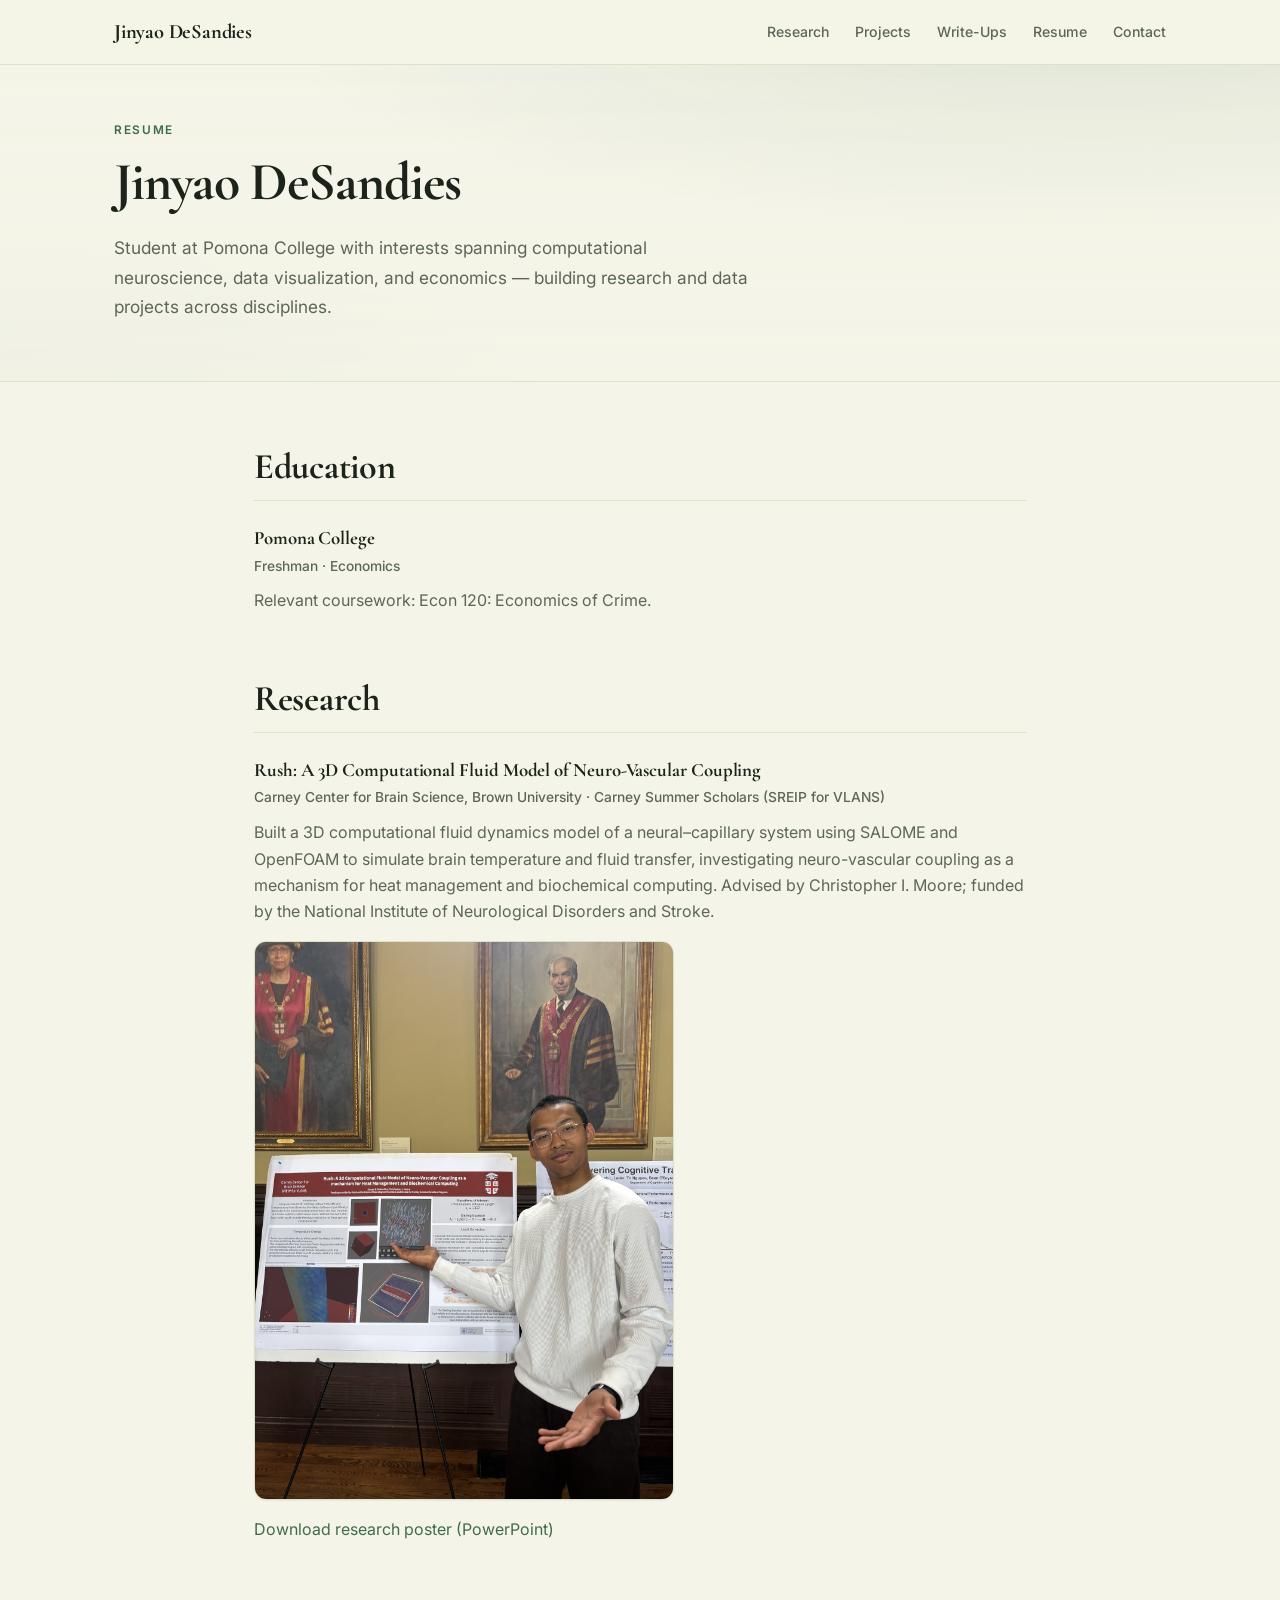
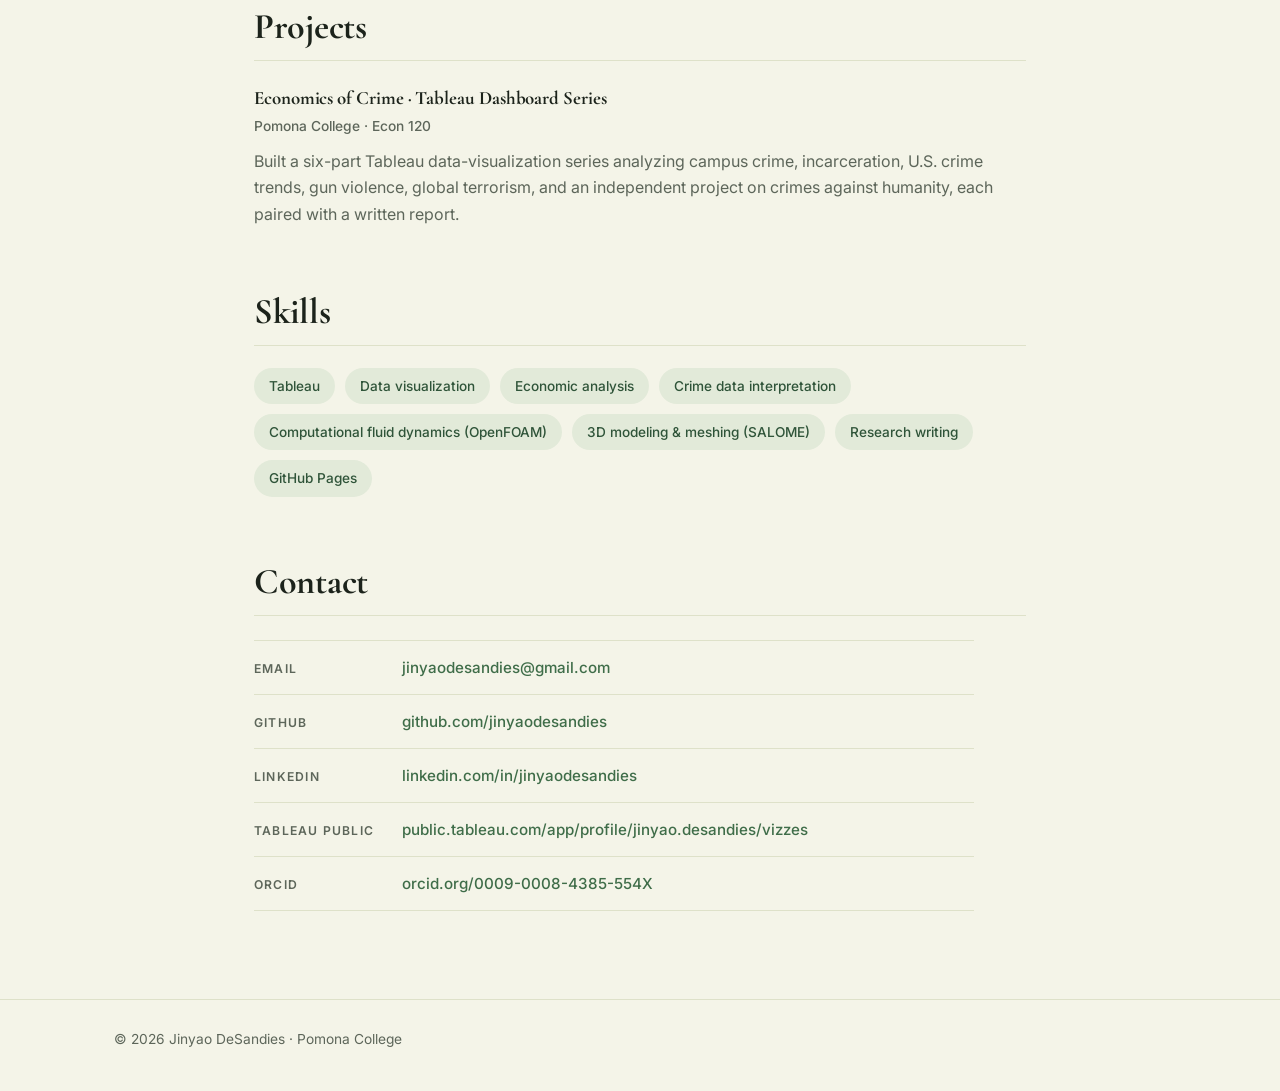
==== commit 18281a77: "Enlarge hero name, switch to traditional characters and classical type - Hero name scales up to clam" ====
--- a/resume.html
+++ b/resume.html
@@ -9,7 +9,7 @@
   <link rel="preconnect" href="https://fonts.googleapis.com" />
   <link rel="preconnect" href="https://fonts.gstatic.com" crossorigin />
   <link
-    href="https://fonts.googleapis.com/css2?family=Fraunces:opsz,wght@9..144,500;9..144,600;9..144,700&family=Inter:wght@400;500;600;700&display=swap"
+    href="https://fonts.googleapis.com/css2?family=Cormorant+Garamond:wght@500;600;700&family=Inter:wght@400;500;600;700&display=swap"
     rel="stylesheet"
   />
 
--- a/styles.css
+++ b/styles.css
@@ -1,34 +1,34 @@
 /* =========================================================
    DESIGN TOKENS
    One place to tune the whole site: color, type, spacing.
-   Style: warm academic paper + ink, deep navy accent.
+   Style: bamboo paper + green-black ink, bamboo-leaf accent.
 ========================================================= */
 
 :root {
   /* Color */
-  --bg: #faf9f6;
-  --surface: #ffffff;
-  --surface-tint: #f3f0e9;
-  --ink: #24292f;
-  --heading: #14181d;
-  --muted: #5b6470;
-  --accent: #29567d;
-  --accent-dark: #1c3d5c;
-  --accent-deep: #122a3f;
-  --accent-tint: #e8eff5;
-  --border: #e7e2d8;
-  --border-strong: #d6cfc2;
+  --bg: #f4f4e8;
+  --surface: #fcfcf4;
+  --surface-tint: #ecedda;
+  --ink: #2a3028;
+  --heading: #1c231b;
+  --muted: #5d665a;
+  --accent: #3f6d49;
+  --accent-dark: #2f5439;
+  --accent-deep: #1e3a28;
+  --accent-tint: #e2ead9;
+  --border: #dee1c9;
+  --border-strong: #c6cca9;
 
   /* Type */
-  --font-display: "Fraunces", Georgia, "Times New Roman", serif;
+  --font-display: "Cormorant Garamond", Georgia, "Times New Roman", serif;
   --font-sans: "Inter", -apple-system, BlinkMacSystemFont, "Segoe UI",
     Helvetica, Arial, sans-serif;
   --font-prose: Charter, Georgia, "Times New Roman", serif;
 
   /* Effects */
-  --shadow-sm: 0 1px 2px rgba(20, 24, 29, 0.05);
-  --shadow-md: 0 1px 2px rgba(20, 24, 29, 0.05),
-    0 14px 34px -14px rgba(20, 24, 29, 0.14);
+  --shadow-sm: 0 1px 2px rgba(28, 35, 27, 0.05);
+  --shadow-md: 0 1px 2px rgba(28, 35, 27, 0.05),
+    0 14px 34px -14px rgba(28, 35, 27, 0.16);
   --radius: 12px;
   --radius-lg: 18px;
 
@@ -95,28 +95,28 @@
 h3 {
   font-family: var(--font-display);
   color: var(--heading);
-  font-weight: 600;
+  font-weight: 700;
 }
 
 h1 {
   margin: 0;
-  font-size: clamp(1.9rem, 3.4vw, 2.6rem);
-  line-height: 1.12;
-  letter-spacing: -0.015em;
+  font-size: clamp(2.1rem, 3.7vw, 2.9rem);
+  line-height: 1.1;
+  letter-spacing: -0.01em;
 }
 
 h2 {
   margin: 0 0 16px;
-  font-size: clamp(1.55rem, 2.6vw, 1.95rem);
-  line-height: 1.18;
-  letter-spacing: -0.012em;
+  font-size: clamp(1.75rem, 2.9vw, 2.25rem);
+  line-height: 1.16;
+  letter-spacing: -0.008em;
 }
 
 h3 {
   margin: 0 0 10px;
-  font-size: 1.3rem;
-  line-height: 1.28;
-  letter-spacing: -0.008em;
+  font-size: 1.5rem;
+  line-height: 1.26;
+  letter-spacing: -0.004em;
 }
 
 p {
@@ -141,7 +141,7 @@
   position: sticky;
   top: 0;
   z-index: 50;
-  background: rgba(250, 249, 246, 0.85);
+  background: rgba(244, 244, 232, 0.85);
   -webkit-backdrop-filter: blur(12px) saturate(1.5);
   backdrop-filter: blur(12px) saturate(1.5);
   border-bottom: 1px solid var(--border);
@@ -159,8 +159,8 @@
 
 .logo {
   font-family: var(--font-display);
-  font-weight: 600;
-  font-size: 1.08rem;
+  font-weight: 700;
+  font-size: 1.28rem;
   color: var(--heading);
   letter-spacing: -0.01em;
   white-space: nowrap;
@@ -195,15 +195,56 @@
 .site-header {
   background: linear-gradient(
       to bottom,
-      rgba(250, 249, 246, 0),
-      rgba(250, 249, 246, 0.6)
+      rgba(244, 244, 232, 0),
+      rgba(244, 244, 232, 0.6)
     ),
     radial-gradient(
       120% 130% at 85% -20%,
-      rgba(41, 86, 125, 0.09),
+      rgba(63, 109, 73, 0.12),
       transparent 55%
+    ),
+    radial-gradient(
+      90% 120% at 0% 115%,
+      rgba(63, 109, 73, 0.07),
+      transparent 50%
     );
   border-bottom: 1px solid var(--border);
+}
+
+/* Homepage hero: the name alone on bamboo paper.
+   Selectors carry extra specificity so the generic .hero and
+   .hero h1 rules below cannot override the name treatment. */
+.hero.home-hero {
+  padding: clamp(110px, 20vh, 200px) 24px;
+  display: flex;
+  align-items: center;
+}
+
+.hero h1.hero-name {
+  display: flex;
+  align-items: center;
+  gap: clamp(24px, 4.5vw, 52px);
+  max-width: none;
+  font-size: clamp(3.8rem, 13vw, 10.5rem);
+  line-height: 1;
+  letter-spacing: -0.015em;
+  font-weight: 600;
+}
+
+/* 錦堯 set as a seal stamp: vertical traditional characters, bamboo green */
+.hero-seal {
+  writing-mode: vertical-rl;
+  font-family: "Noto Serif TC", var(--font-display), serif;
+  font-weight: 700;
+  font-size: 0.44em;
+  line-height: 1.06;
+  letter-spacing: 0.09em;
+  color: var(--bg);
+  background: var(--accent-dark);
+  padding: 0.42em 0.26em;
+  border-radius: 0.1em;
+  box-shadow: inset 0 0 0 2px rgba(244, 244, 232, 0.45),
+    0 16px 36px -16px rgba(30, 58, 40, 0.6);
 }
 
 .hero {
@@ -328,11 +369,11 @@
   grid-template-columns: minmax(0, 5fr) minmax(0, 6fr);
   gap: 44px;
   align-items: center;
-  background: linear-gradient(140deg, #1a3a55 0%, #122a3f 55%, #0e2233 100%);
+  background: linear-gradient(140deg, #2d4d36 0%, #1e3a28 55%, #17301f 100%);
   border-radius: var(--radius-lg);
   padding: 44px;
   box-shadow: var(--shadow-md);
-  color: #c6d2dd;
+  color: #c9d6c3;
 }
 
 .research-card h3 {
@@ -342,11 +383,11 @@
 }
 
 .research-card .project-number {
-  color: #93b0c7;
+  color: #9dbd9a;
 }
 
 .research-subtitle {
-  color: #a9bccb;
+  color: #aec4a9;
   font-style: italic;
   margin-bottom: 18px;
 }
@@ -356,7 +397,7 @@
 }
 
 .research-meta {
-  color: #8199ac;
+  color: #8ba287;
   font-size: 0.88rem;
   margin-bottom: 0;
 }
@@ -378,19 +419,19 @@
 }
 
 .research-card .button.primary {
-  background: #ffffff;
+  background: #f4f4e8;
   color: var(--accent-deep);
 }
 
 .research-card .button.primary:hover {
-  background: #e9eef3;
+  background: #e6e9d6;
   color: var(--accent-deep);
 }
 
 .research-card .button.secondary {
   background: transparent;
   border-color: rgba(255, 255, 255, 0.35);
-  color: #e8eef4;
+  color: #eaf0e4;
 }
 
 .research-card .button.secondary:hover {
@@ -485,7 +526,7 @@
   width: 100%;
   overflow-x: auto;
   border-top: 1px solid var(--border);
-  background: #fbfaf7;
+  background: #fafaef;
   padding: 18px 0;
   display: flex;
   justify-content: flex-start; /* with auto margins on the child this
@@ -499,7 +540,7 @@
   max-width: 100%;
   margin-left: auto;
   margin-right: auto;
-  background: #fbfaf7;
+  background: #fafaef;
 }
 
 /* =========================================================
@@ -773,6 +814,23 @@
 }
 
 /* =========================================================
+   ABOUT / PORTFOLIO INTRO
+========================================================= */
+
+.about-section {
+  max-width: 720px;
+}
+
+.about-section p {
+  color: var(--muted);
+  font-size: 1.02rem;
+}
+
+.about-section .hero-buttons {
+  margin-top: 28px;
+}
+
+/* =========================================================
    CONTACT
 ========================================================= */
 
@@ -857,6 +915,10 @@
     padding: 44px 20px 52px;
   }
 
+  .hero.home-hero {
+    padding: 80px 20px 88px;
+  }
+
   .resume-hero {
     padding: 36px 20px 44px;
   }
@@ -932,3 +994,24 @@
     flex: none;
   }
 }
+
+/* =========================================================
+   REDUCED MOTION
+========================================================= */
+
+@media (prefers-reduced-motion: reduce) {
+  html {
+    scroll-behavior: auto;
+  }
+
+  .button,
+  .project-card,
+  .writeup-card {
+    transition: none;
+  }
+
+  .button:hover,
+  .writeup-card:hover {
+    transform: none;
+  }
+}
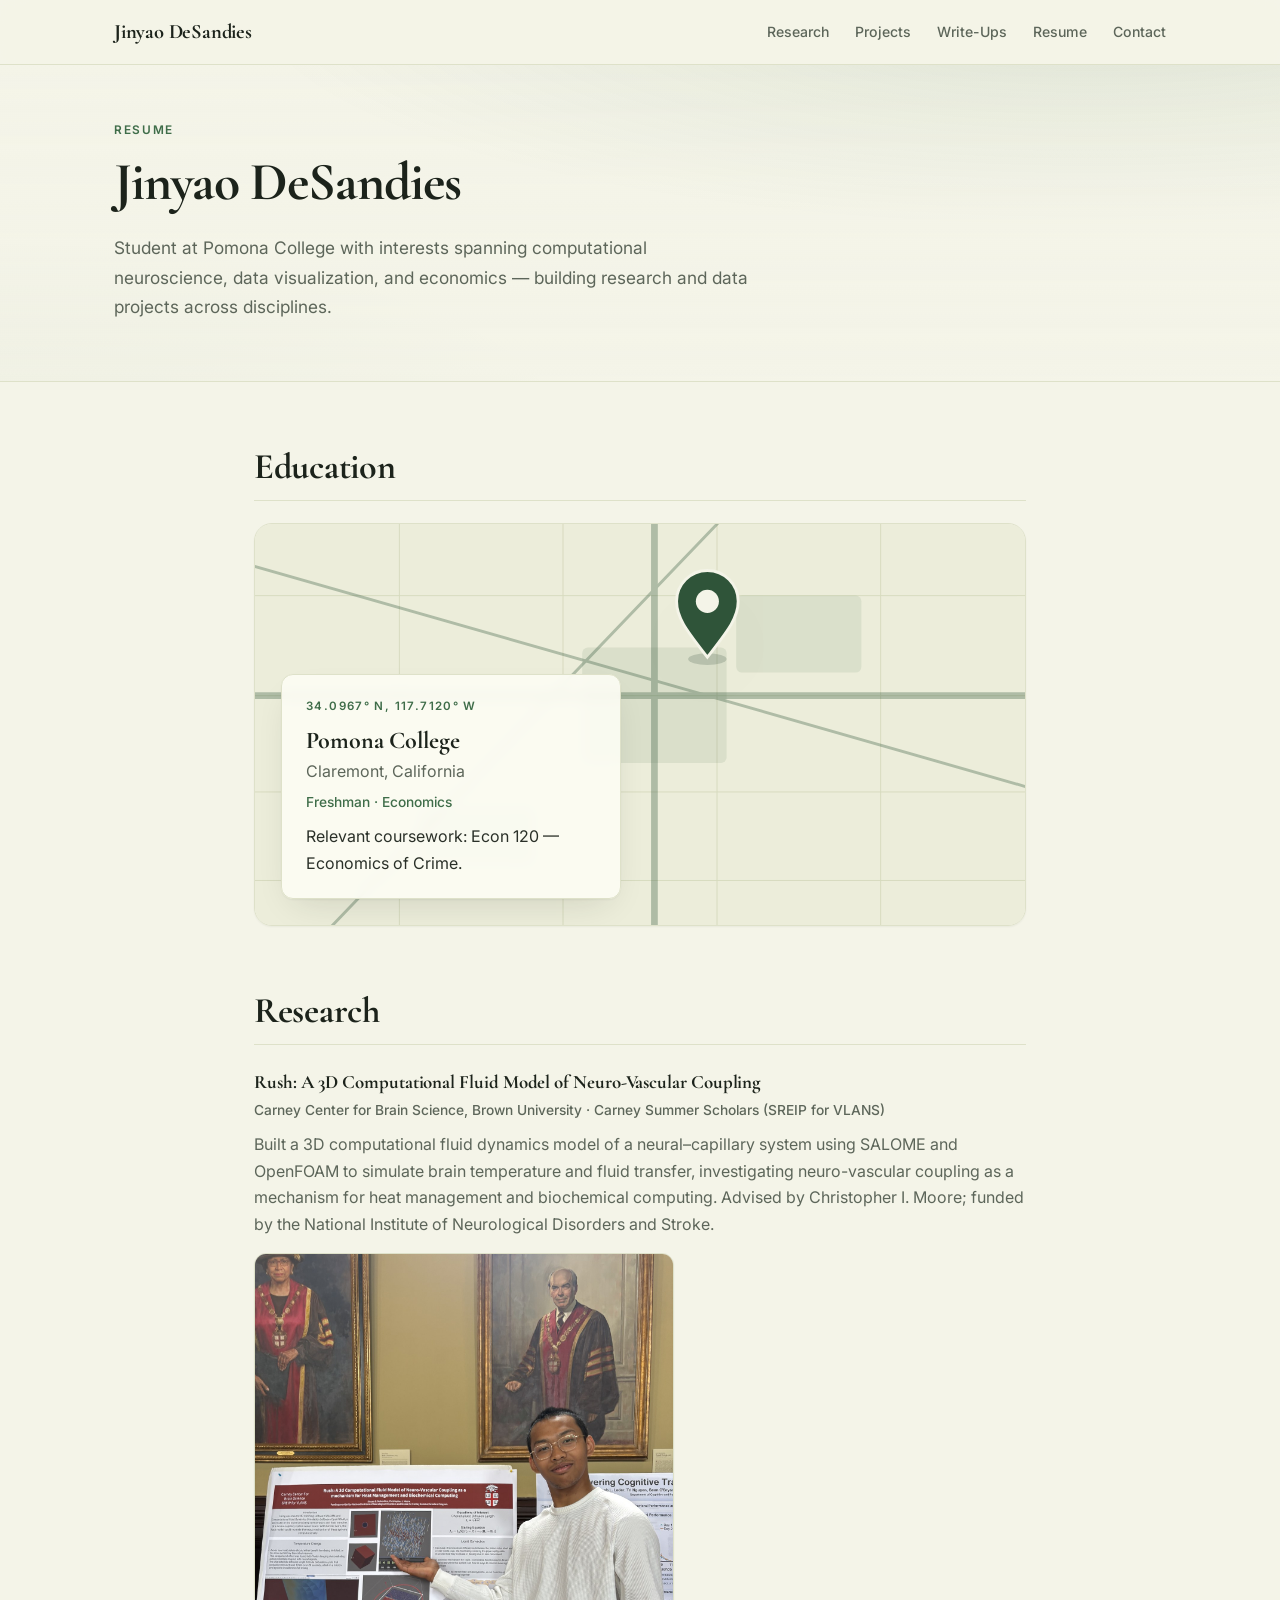
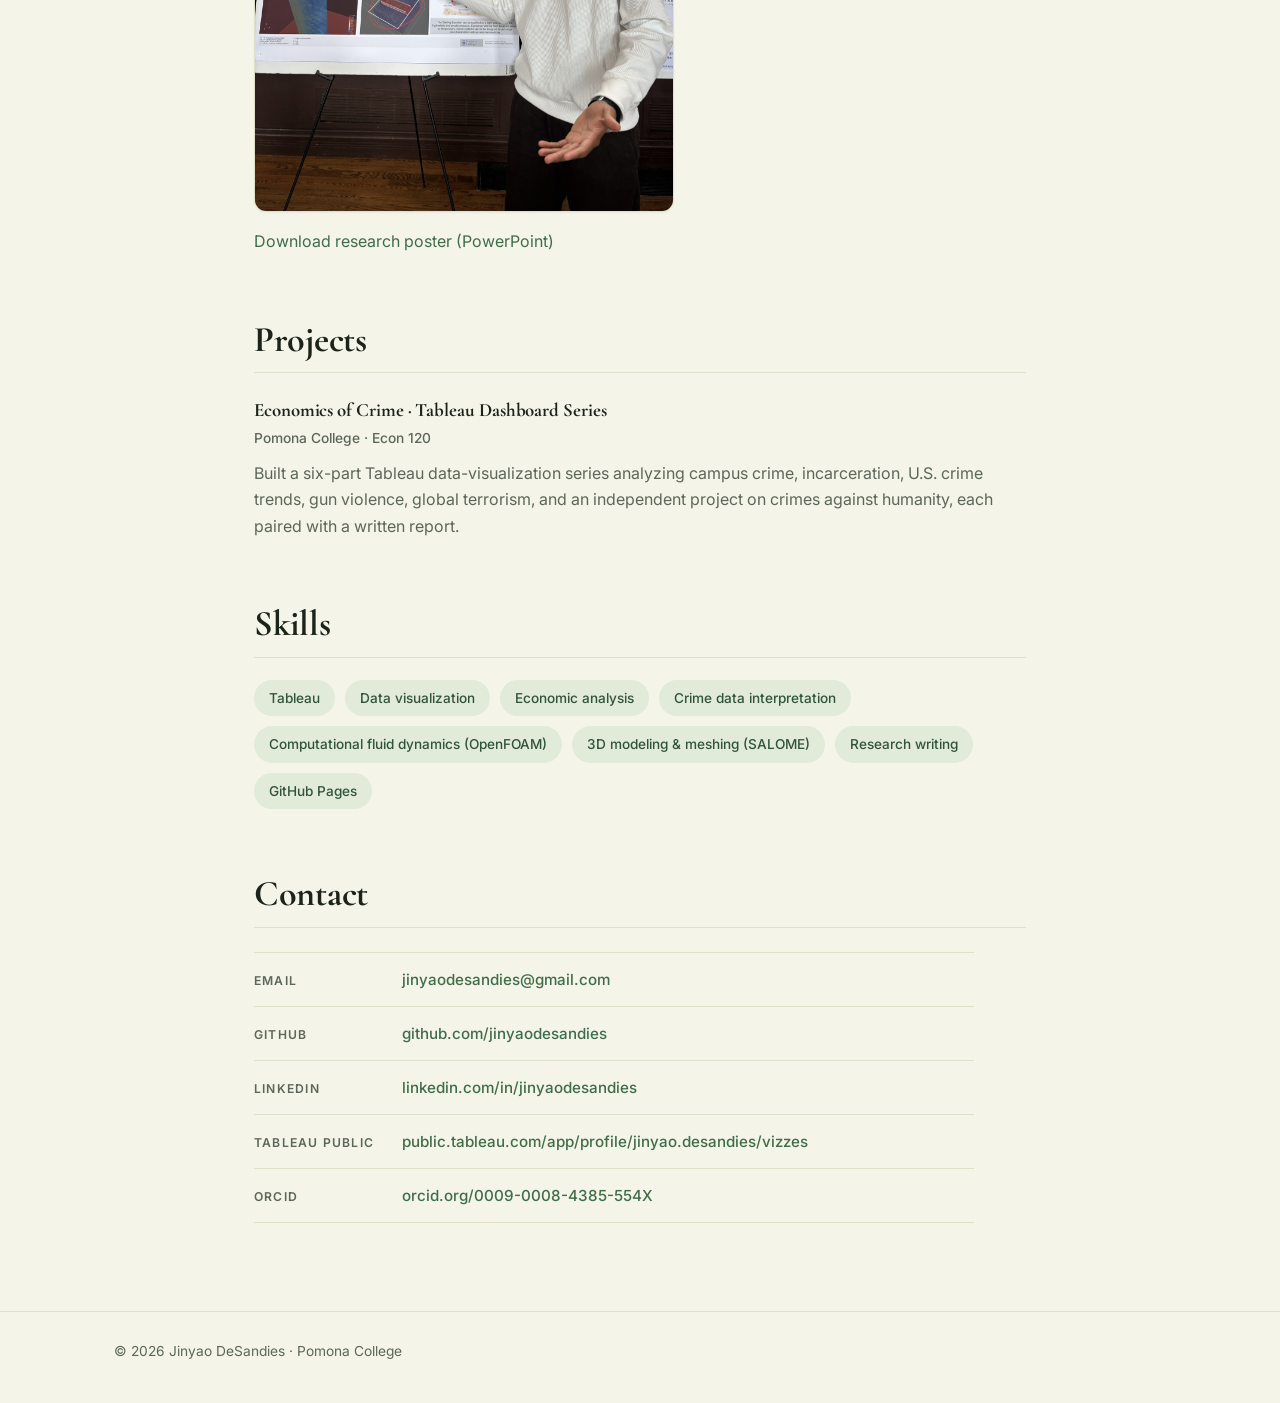
==== commit 01790ae4: "Correct chickadee tags to MATLAB; present education as a map pin - Chickadee barcoding project langu" ====
--- a/resume.html
+++ b/resume.html
@@ -51,16 +51,56 @@
   <main class="resume-main">
     <!-- =====================================================
          EDIT EDUCATION HERE
+         Education is presented as a location pinned on a
+         stylized map. The map graphic is decorative (inline
+         SVG); all real information lives in the .edu-card.
     ===================================================== -->
     <section class="resume-section">
       <h2>Education</h2>
 
-      <div class="resume-item">
-        <h3>Pomona College</h3>
-        <p class="resume-meta">Freshman · Economics</p>
-        <p>
-          Relevant coursework: Econ 120: Economics of Crime.
-        </p>
+      <div class="edu-map">
+        <svg class="edu-map-canvas" viewBox="0 0 800 460" role="img"
+             aria-label="Stylized map with a pin marking Pomona College in Claremont, California"
+             preserveAspectRatio="xMidYMid slice">
+          <!-- soft paper wash + faint parcels -->
+          <rect width="800" height="460" fill="var(--surface-tint)" />
+          <g stroke="var(--border-strong)" stroke-width="1" fill="none" opacity="0.55">
+            <path d="M0 96 H800 M0 200 H800 M0 300 H800 M0 392 H800" />
+            <path d="M150 0 V460 M320 0 V460 M480 0 V460 M650 0 V460" />
+          </g>
+          <!-- green space blocks (campus lawns) -->
+          <g fill="var(--accent)" opacity="0.1">
+            <rect x="340" y="150" width="150" height="120" rx="6" />
+            <rect x="170" y="316" width="120" height="60" rx="6" />
+            <rect x="500" y="96" width="130" height="80" rx="6" />
+          </g>
+          <!-- avenues, drawn thicker where they cross the campus -->
+          <g fill="none" stroke="var(--accent-dark)" stroke-linecap="round" opacity="0.32">
+            <path d="M0 200 H800" stroke-width="7" />
+            <path d="M415 0 V460" stroke-width="7" />
+            <path d="M-20 60 L820 300" stroke-width="3" />
+            <path d="M60 460 L520 -20" stroke-width="3" />
+          </g>
+          <!-- pin: teardrop marker + pulsing halo, over the campus block -->
+          <g transform="translate(470 148)">
+            <ellipse cy="14" rx="20" ry="6" fill="var(--accent-deep)" opacity="0.18" />
+            <circle r="34" fill="var(--accent)" opacity="0.16">
+              <animate attributeName="r" values="26;60;26" dur="3.4s" repeatCount="indefinite" />
+              <animate attributeName="opacity" values="0.24;0;0.24" dur="3.4s" repeatCount="indefinite" />
+            </circle>
+            <path d="M0 12 C-20 -14 -32 -28 -32 -46 A32 32 0 1 1 32 -46 C32 -28 20 -14 0 12 Z"
+                  fill="var(--accent-dark)" stroke="var(--bg)" stroke-width="3" />
+            <circle cy="-46" r="12" fill="var(--bg)" />
+          </g>
+        </svg>
+
+        <div class="edu-card">
+          <p class="edu-coords">34.0967&deg; N, 117.7120&deg; W</p>
+          <h3>Pomona College</h3>
+          <p class="edu-place">Claremont, California</p>
+          <p class="resume-meta">Freshman · Economics</p>
+          <p>Relevant coursework: Econ 120 — Economics of Crime.</p>
+        </div>
       </div>
     </section>
 
--- a/styles.css
+++ b/styles.css
@@ -215,9 +215,22 @@
    Selectors carry extra specificity so the generic .hero and
    .hero h1 rules below cannot override the name treatment. */
 .hero.home-hero {
-  padding: clamp(110px, 20vh, 200px) 24px;
+  padding: clamp(72px, 12vh, 130px) 24px;
   display: flex;
   align-items: center;
+  justify-content: space-between;
+  gap: 40px;
+}
+
+.hero-portrait {
+  flex-shrink: 0;
+}
+
+.hero-portrait img {
+  display: block;
+  height: clamp(300px, 46vh, 470px);
+  width: auto;
+  filter: drop-shadow(0 26px 28px rgba(30, 58, 40, 0.25));
 }
 
 .hero h1.hero-name {
@@ -466,6 +479,86 @@
   margin-bottom: 0;
 }
 
+.category-nav {
+  margin-top: 22px;
+  display: flex;
+  flex-wrap: wrap;
+  gap: 10px 26px;
+  font-size: 0.93rem;
+  font-weight: 600;
+}
+
+.project-category {
+  margin-top: 60px;
+}
+
+.category-head {
+  max-width: 720px;
+  padding-top: 26px;
+  border-top: 1px solid var(--border);
+}
+
+.category-head h3 {
+  font-size: 1.7rem;
+  margin-bottom: 8px;
+}
+
+.category-head p {
+  color: var(--muted);
+  margin-bottom: 0;
+}
+
+.category-head + .project-card,
+.project-category .projects-section {
+  margin-top: 28px;
+}
+
+/* Figures attached to a project card */
+.figure-strip {
+  display: grid;
+  grid-template-columns: repeat(auto-fit, minmax(240px, 1fr));
+  gap: 22px;
+  padding: 0 34px 30px;
+}
+
+.figure-strip figure {
+  margin: 0;
+}
+
+.figure-strip img {
+  display: block;
+  width: 100%;
+  border: 1px solid var(--border);
+  border-radius: var(--radius);
+  background: #ffffff;
+}
+
+.figure-strip figcaption {
+  margin-top: 8px;
+  font-size: 0.85rem;
+  line-height: 1.55;
+  color: var(--muted);
+}
+
+/* Language tags — hidden for now; change display to flex to show */
+.tag-list {
+  display: none;
+  list-style: none;
+  margin: 18px 0 0;
+  padding: 0;
+  flex-wrap: wrap;
+  gap: 8px;
+}
+
+.tag-list li {
+  background: var(--accent-tint);
+  color: var(--accent-dark);
+  border-radius: 999px;
+  padding: 5px 13px;
+  font-size: 0.8rem;
+  font-weight: 500;
+}
+
 .projects-section {
   margin-top: 44px;
   display: grid;
@@ -795,6 +888,66 @@
   font-weight: 500;
 }
 
+/* Education as a pin on a stylized map */
+.edu-map {
+  position: relative;
+  margin-top: 22px;
+  border: 1px solid var(--border);
+  border-radius: var(--radius-lg);
+  overflow: hidden;
+  box-shadow: var(--shadow-sm);
+  min-height: 320px;
+}
+
+.edu-map-canvas {
+  position: absolute;
+  inset: 0;
+  width: 100%;
+  height: 100%;
+}
+
+.edu-card {
+  position: relative;
+  margin: 150px 26px 26px;
+  max-width: 340px;
+  background: rgba(252, 252, 244, 0.92);
+  -webkit-backdrop-filter: blur(6px);
+  backdrop-filter: blur(6px);
+  border: 1px solid var(--border);
+  border-radius: var(--radius);
+  padding: 22px 24px;
+  box-shadow: var(--shadow-md);
+}
+
+.edu-card h3 {
+  margin: 0 0 2px;
+}
+
+.edu-coords {
+  margin: 0 0 10px;
+  font-family: var(--font-sans);
+  font-size: 0.72rem;
+  font-weight: 600;
+  letter-spacing: 0.12em;
+  text-transform: uppercase;
+  color: var(--accent);
+}
+
+.edu-place {
+  margin: 0 0 6px;
+  color: var(--muted);
+}
+
+.edu-card p:last-child {
+  margin-bottom: 0;
+}
+
+@media (prefers-reduced-motion: reduce) {
+  .edu-map-canvas animate {
+    display: none;
+  }
+}
+
 .skill-list {
   display: flex;
   flex-wrap: wrap;
@@ -916,7 +1069,22 @@
   }
 
   .hero.home-hero {
-    padding: 80px 20px 88px;
+    padding: 56px 20px 64px;
+    flex-direction: column;
+    align-items: flex-start;
+    gap: 44px;
+  }
+
+  .hero-portrait img {
+    height: 300px;
+  }
+
+  .project-category {
+    margin-top: 48px;
+  }
+
+  .figure-strip {
+    padding: 0 20px 24px;
   }
 
   .resume-hero {
